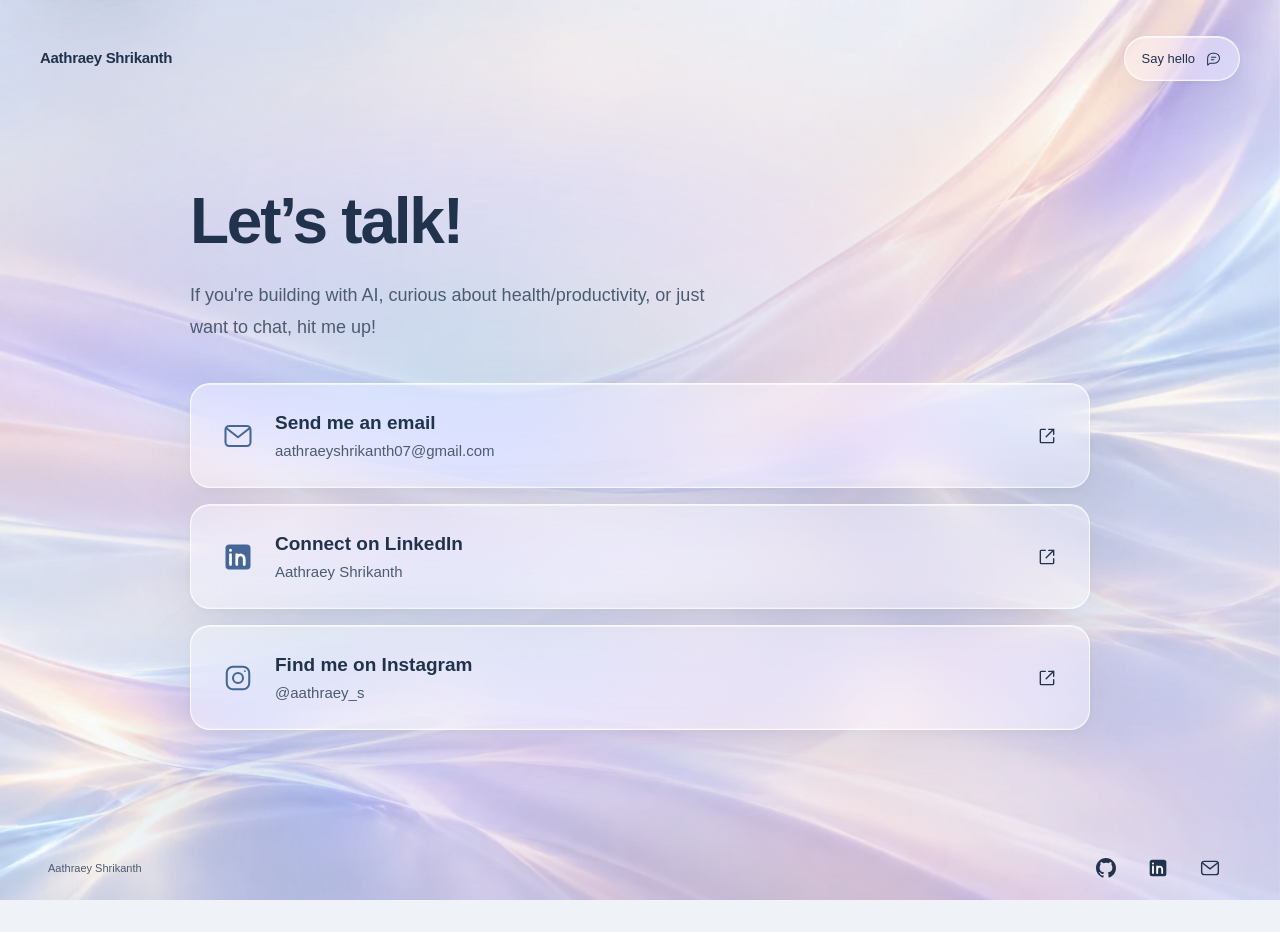
==== contact/index.html @ c960722c "Publish personal portfolio" ====
<!doctype html><html lang="en"><head>
      <meta charset="utf-8"><meta name="viewport" content="width=device-width,initial-scale=1">
      <meta name="theme-color" content="#ecf1f6"><meta name="description" content="Connect with Aathraey Shrikanth by email, LinkedIn, or Instagram.">
      <meta name="robots" content="noindex,follow">
      <title>Say hello | Aathraey Shrikanth</title><link rel="canonical" href="https://aathraey.github.io/contact/"><meta property="og:url" content="https://aathraey.github.io/contact/">
      <meta property="og:title" content="Say hello | Aathraey Shrikanth"><meta property="og:description" content="Connect with Aathraey Shrikanth by email, LinkedIn, or Instagram."><meta property="og:type" content="website">
      <meta property="og:image" content="https://aathraey.github.io/assets/og-portfolio.jpg"><meta property="og:image:width" content="1200"><meta property="og:image:height" content="630"><meta property="og:image:alt" content="Say hello | Aathraey Shrikanth">
      <meta name="twitter:card" content="summary_large_image">
      <link rel="icon" href="../assets/monogram.svg?v=interests" type="image/svg+xml">
      <link rel="stylesheet" href="../assets/liquid-glass.css"><link rel="stylesheet" href="../assets/ambient-glass.css"><link rel="stylesheet" href="../assets/site.css"><link rel="stylesheet" href="../assets/production-motion.css?v=27e3ec1b95d4"><link rel="stylesheet" href="../assets/annotation-refinement.css">
      <script type="application/ld+json">{"@context": "https://schema.org", "@type": "WebPage", "name": "Say hello | Aathraey Shrikanth", "description": "Connect with Aathraey Shrikanth by email, LinkedIn, or Instagram.", "url": "https://aathraey.github.io/contact/"}</script><script src="../assets/site.js" defer></script>
      <script src="../assets/count-up.js" defer></script>
      
      <script src="../assets/ambient-glass.js" defer></script><script src="../assets/production-motion.js" defer></script>
      </head><body>  <svg class="icon-defs" aria-hidden="true"><defs>
    <symbol id="i-arrow" viewBox="0 0 24 24"><path d="M5 12h14M13 6l6 6-6 6"/></symbol>
    <symbol id="i-diagonal" viewBox="0 0 24 24"><path d="M6 18 18 6M6 6h12v12"/></symbol>
    <symbol id="i-play" viewBox="0 0 24 24"><path d="m9 5 11 7-11 7Z"/></symbol>
    <symbol id="i-pause" viewBox="0 0 24 24"><path d="M8 5v14M16 5v14"/></symbol>
    <symbol id="i-search" viewBox="0 0 24 24"><circle cx="10.5" cy="10.5" r="6.5"/><path d="m16 16 5 5"/></symbol>
    <symbol id="i-write" viewBox="0 0 24 24"><path d="m16 3 5 5-12 12-6 1 1-6Z"/><path d="m13 6 5 5"/></symbol>
    <symbol id="i-check" viewBox="0 0 24 24"><path d="m5 12 4 4L19 6"/><circle cx="12" cy="12" r="10"/></symbol>
    <symbol id="i-publish" viewBox="0 0 24 24"><path d="m12 3 7 7M12 3l-7 7M12 3v13M4 15v6h16v-6"/></symbol>
    <symbol id="i-layers" viewBox="0 0 24 24"><path d="m12 2 10 6-10 6L2 8Zm-10 11 10 6 10-6M2 18l10 6 10-6"/></symbol>
    <symbol id="i-sun" viewBox="0 0 24 24"><circle cx="12" cy="12" r="4"/><path d="M12 1v2M12 21v2M1 12h2M21 12h2M4 4l2 2M18 18l2 2M4 20l2-2M18 6l2-2"/></symbol>
    <symbol id="i-moon" viewBox="0 0 24 24"><path d="M21 13A9 9 0 0 1 11 3a9 9 0 1 0 10 10Z"/></symbol>
    <symbol id="i-github" viewBox="0 0 24 24"><path stroke="none" fill="currentColor" d="M12 0C5.37 0 0 5.373 0 12c0 5.303 3.438 9.8 8.205 11.385.6.113.82-.258.82-.577 0-.285-.01-1.04-.015-2.04-3.338.724-4.043-1.61-4.043-1.61-.546-1.387-1.333-1.756-1.333-1.756-1.089-.745.083-.729.083-.729 1.205.084 1.838 1.237 1.838 1.237 1.07 1.835 2.807 1.305 3.492.998.108-.776.419-1.305.762-1.605-2.665-.305-5.467-1.334-5.467-5.931 0-1.31.469-2.381 1.236-3.221-.124-.303-.536-1.524.117-3.176 0 0 1.008-.322 3.301 1.23a11.52 11.52 0 0 1 3.003-.404c1.02.005 2.047.138 3.006.404 2.291-1.552 3.297-1.23 3.297-1.23.655 1.652.243 2.873.12 3.176.77.84 1.235 1.911 1.235 3.221 0 4.609-2.807 5.624-5.479 5.921.43.372.823 1.102.823 2.222 0 1.606-.015 2.896-.015 3.286 0 .322.216.694.825.576C20.565 21.796 24 17.299 24 12c0-6.627-5.373-12-12-12Z"/></symbol>
    <symbol id="i-youtube" viewBox="0 0 24 17"><rect width="24" height="17" rx="4" fill="#ff0033" stroke="none"/><path d="m10 5 6 3.5-6 3.5Z" fill="#fff" stroke="none"/></symbol>
    <symbol id="i-mail" viewBox="0 0 24 24"><rect x="2" y="4" width="20" height="16" rx="3"/><path d="m3 6 9 7 9-7"/></symbol>
    <symbol id="i-close" viewBox="0 0 24 24"><path d="m6 6 12 12M18 6 6 18"/></symbol>

    <symbol id="i-message" viewBox="0 0 24 24"><path d="M20 11.5a8 8 0 0 1-8 8H5l-4 3v-11a8 8 0 0 1 8-8h3a8 8 0 0 1 8 8Z"/><path d="M7 10h7M7 14h4"/></symbol>
    <symbol id="i-external" viewBox="0 0 24 24"><path d="M14 4h6v6M20 4l-9 9M10 4H5a1 1 0 0 0-1 1v14a1 1 0 0 0 1 1h14a1 1 0 0 0 1-1v-5"/></symbol>
    <symbol id="i-instagram" viewBox="0 0 24 24"><rect x="3" y="3" width="18" height="18" rx="5"/><circle cx="12" cy="12" r="4"/><circle cx="17.5" cy="6.5" r=".7" fill="currentColor" stroke="none"/></symbol>
    <symbol id="i-shorts" viewBox="0 0 24 24"><path d="m14 2-9 5a4 4 0 0 0 0 7l1 .6-1 1a4 4 0 0 0 5 6l9-5a4 4 0 0 0 0-7l-1-.6 1-1a4 4 0 0 0-5-6Z" fill="currentColor" stroke="none"/><path d="m10 8 6 4-6 4Z" fill="white" stroke="none"/></symbol>
    <symbol id="i-tiktok" viewBox="0 0 24 24"><path d="M14 3h3c.5 3 2 4 4 4v3a8 8 0 0 1-4-1v8a6 6 0 1 1-7-6v3a3 3 0 1 0 4 3Z" fill="currentColor" stroke="none"/></symbol>
    <symbol id="i-x" viewBox="0 0 1200 1227"><path stroke="none" d="M714.163 519.284L1160.89 0H1055.03L667.137 450.887L357.328 0H0L468.492 681.821L0 1226.37H105.866L515.491 750.218L842.672 1226.37H1200L714.137 519.284H714.163ZM569.165 687.828L521.697 619.934L144.011 79.6944H306.615L611.412 515.685L658.88 583.579L1055.08 1150.3H892.476L569.165 687.854V687.828Z" fill="#000000" />
</symbol>
    <symbol id="i-linkedin" viewBox="0 0 24 24"><rect x="2" y="2" width="20" height="20" rx="3" fill="currentColor" stroke="none"/><path d="M6 10v8M11 18v-8m0 4c0-5 6-5 6 0v4" stroke="var(--linkedin-cutout, white)" stroke-width="2.2"/><circle cx="6" cy="6.5" r="1.2" fill="var(--linkedin-cutout, white)" stroke="none"/></symbol>
    <symbol id="i-skool" viewBox="0 0 2783 905"><path stroke="none" d="M429 403.6C424.6 410.4 420 415.4 415.2 418.6C410.8 421.4 404.6 422.8 396.6 422.8C388.6 422.8 380.4 420.8 372 416.8C363.6 412.8 354.2 408.6 343.8 404.2C333.4 399.4 321.4 395 307.8 391C294.6 387 279.2 385 261.6 385C234.8 385 214 390.6 199.2 401.8C184.4 412.6 177 427 177 445C177 457.4 181.2 467.8 189.6 476.2C198 484.6 209 492 222.6 498.4C236.6 504.4 252.4 510.2 270 515.8C287.6 521 305.6 526.8 324 533.2C342.8 539.6 361 547 378.6 555.4C396.2 563.8 411.8 574.4 425.4 587.2C439.4 599.6 450.6 614.8 459 632.8C467.4 650.4 471.6 671.8 471.6 697C471.6 727 466 754.8 454.8 780.4C444 805.6 428 827.4 406.8 845.8C385.6 864.2 359.2 878.6 327.6 889C296 899.4 259.6 904.6 218.4 904.6C197.2 904.6 176.2 902.6 155.4 898.6C134.6 895 114.8 889.8 96 883C77.2 875.8 59.6 867.6 43.2 858.4C26.8 849.2 12.6 839.2 0.600001 828.4L39 766.6C43.4 759.4 48.8 753.8 55.2 749.8C62 745.8 70.6 743.8 81 743.8C91 743.8 100.2 746.4 108.6 751.6C117 756.4 126.4 761.8 136.8 767.8C147.2 773.4 159.4 778.8 173.4 784C187.8 788.8 205.6 791.2 226.8 791.2C242.8 791.2 256.6 789.4 268.2 785.8C279.8 782.2 289.2 777.4 296.4 771.4C303.6 765 308.8 758 312 750.4C315.6 742.4 317.4 734.2 317.4 725.8C317.4 712.2 313 701.2 304.2 692.8C295.8 684 284.6 676.4 270.6 670C257 663.6 241.2 657.8 223.2 652.6C205.2 647.4 186.8 641.6 168 635.2C149.6 628.8 131.4 621.2 113.4 612.4C95.8 603.6 80 592.6 66 579.4C52.4 565.8 41.2 549.2 32.4 529.6C24 510 19.8 486.2 19.8 458.2C19.8 432.6 24.8 408.4 34.8 385.6C44.8 362.4 59.8 342 79.8 324.4C99.8 306.8 124.6 292.8 154.2 282.4C184.2 272 218.8 266.8 258 266.8C302 266.8 342 274 378 288.4C414 302.8 443.6 321.6 466.8 344.8L429 403.6Z" fill="#263397" /><path stroke="none" d="M740.859 0.399966V508H768.459C778.859 508 787.059 506.6 793.059 503.8C799.059 500.6 805.059 495 811.059 487L947.859 304.6C954.659 295.4 962.259 288.4 970.659 283.6C979.459 278.8 990.459 276.4 1003.66 276.4H1154.86L977.259 502C963.259 520.8 947.059 535.6 928.659 546.4C937.859 552.8 945.859 560.2 952.659 568.6C959.459 577 966.059 586.4 972.459 596.8L1163.86 895H1015.06C1002.26 895 991.259 893 982.059 889C972.859 884.6 965.259 877 959.259 866.2L820.059 638.8C814.459 629.2 808.659 623 802.659 620.2C796.659 617.4 787.659 616 775.659 616H740.859V895H575.259V0.399966H740.859Z" fill="#D3513E" /><path stroke="none" d="M1509.34 266.8C1555.74 266.8 1597.94 274.2 1635.94 289C1673.94 303.8 1706.54 325 1733.74 352.6C1760.94 379.8 1781.94 413 1796.74 452.2C1811.54 491.4 1818.94 535.6 1818.94 584.8C1818.94 634 1811.54 678.4 1796.74 718C1781.94 757.2 1760.94 790.6 1733.74 818.2C1706.54 845.8 1673.94 867 1635.94 881.8C1597.94 896.6 1555.74 904 1509.34 904C1462.54 904 1419.94 896.6 1381.54 881.8C1343.54 867 1310.94 845.8 1283.74 818.2C1256.54 790.6 1235.34 757.2 1220.14 718C1205.34 678.4 1197.94 634 1197.94 584.8C1197.94 535.6 1205.34 491.4 1220.14 452.2C1235.34 413 1256.54 379.8 1283.74 352.6C1310.94 325 1343.54 303.8 1381.54 289C1419.94 274.2 1462.54 266.8 1509.34 266.8ZM1509.34 779.8C1556.54 779.8 1591.54 763.6 1614.34 731.2C1637.14 698.4 1648.54 649.8 1648.54 585.4C1648.54 521.4 1637.14 473.2 1614.34 440.8C1591.54 408 1556.54 391.6 1509.34 391.6C1460.94 391.6 1425.34 408 1402.54 440.8C1379.74 473.2 1368.34 521.4 1368.34 585.4C1368.34 649.8 1379.74 698.4 1402.54 731.2C1425.34 763.6 1460.94 779.8 1509.34 779.8Z" fill="#E0B467" /><path stroke="none" d="M2201.92 266.8C2248.32 266.8 2290.52 274.2 2328.52 289C2366.52 303.8 2399.12 325 2426.32 352.6C2453.52 379.8 2474.52 413 2489.32 452.2C2504.12 491.4 2511.52 535.6 2511.52 584.8C2511.52 634 2504.12 678.4 2489.32 718C2474.52 757.2 2453.52 790.6 2426.32 818.2C2399.12 845.8 2366.52 867 2328.52 881.8C2290.52 896.6 2248.32 904 2201.92 904C2155.12 904 2112.52 896.6 2074.12 881.8C2036.12 867 2003.52 845.8 1976.32 818.2C1949.12 790.6 1927.92 757.2 1912.72 718C1897.92 678.4 1890.52 634 1890.52 584.8C1890.52 535.6 1897.92 491.4 1912.72 452.2C1927.92 413 1949.12 379.8 1976.32 352.6C2003.52 325 2036.12 303.8 2074.12 289C2112.52 274.2 2155.12 266.8 2201.92 266.8ZM2201.92 779.8C2249.12 779.8 2284.12 763.6 2306.92 731.2C2329.72 698.4 2341.12 649.8 2341.12 585.4C2341.12 521.4 2329.72 473.2 2306.92 440.8C2284.12 408 2249.12 391.6 2201.92 391.6C2153.52 391.6 2117.92 408 2095.12 440.8C2072.32 473.2 2060.92 521.4 2060.92 585.4C2060.92 649.8 2072.32 698.4 2095.12 731.2C2117.92 763.6 2153.52 779.8 2201.92 779.8Z" fill="#6BB7EE" /><path stroke="none" d="M2782.29 0.399966V895H2616.69V0.399966H2782.29Z" fill="#C45946" /></symbol>
  </defs></svg>
  <div class="wallpaper" aria-hidden="true"></div>
  <div class="ambient-scene" aria-hidden="true"><div class="gradient-stream"></div><div class="gradient-stream stream-peach"></div></div>
<a class="skip-link" href="#main">Skip to content</a>
      <header class="site-header"><a class="brand" href="../"><span>Aathraey Shrikanth</span></a>
      <div class="header-actions"><a class="glass resume-button" href="https://www.linkedin.com/in/aathraey-shrikanth-6a5152317/" target="_blank" rel="noopener">Say hello <svg class="icon" aria-hidden="true"><use href="#i-message"/></svg></a></div></header>
      <main id="main"><section class="contact-page wrap" aria-labelledby="contact-heading"><h1 id="contact-heading">Let’s talk!</h1><p class="contact-deck">If you're building with AI, curious about health/productivity, or just want to chat, hit me up!</p><div class="contact-options">
    <a class="glass contact-option" href="https://mail.google.com/mail/?view=cm&amp;fs=1&amp;to=aathraeyshrikanth07%40gmail.com" target="_blank" rel="noopener" data-email aria-controls="email-options" aria-expanded="false"><svg class="icon" aria-hidden="true"><use href="#i-mail"/></svg><span><strong>Send me an email</strong><span>aathraeyshrikanth07@gmail.com</span></span><svg class="icon" aria-hidden="true"><use href="#i-external"/></svg></a>
    <a class="glass contact-option" href="https://www.linkedin.com/in/aathraey-shrikanth-6a5152317/" target="_blank" rel="noopener"><svg class="icon" aria-hidden="true"><use href="#i-linkedin"/></svg><span><strong>Connect on LinkedIn</strong><span>Aathraey Shrikanth</span></span><svg class="icon" aria-hidden="true"><use href="#i-external"/></svg></a>
    <a class="glass contact-option" href="https://www.instagram.com/aathraey_s/" target="_blank" rel="noopener"><svg class="icon" aria-hidden="true"><use href="#i-instagram"/></svg><span><strong>Find me on Instagram</strong><span>@aathraey_s</span></span><svg class="icon" aria-hidden="true"><use href="#i-external"/></svg></a>
    </div></section></main>
      <footer class="wrap site-footer"><span>Aathraey Shrikanth</span>
      <nav class="social-links" aria-label="Social links"><a href="https://github.com/aathraey" target="_blank" rel="noopener" aria-label="GitHub"><svg class="icon" aria-hidden="true"><use href="#i-github"/></svg></a><a href="https://www.linkedin.com/in/aathraey-shrikanth-6a5152317/" target="_blank" rel="noopener" aria-label="LinkedIn"><svg class="icon" aria-hidden="true"><use href="#i-linkedin"/></svg></a><a href="https://mail.google.com/mail/?view=cm&amp;fs=1&amp;to=aathraeyshrikanth07%40gmail.com" target="_blank" rel="noopener" data-email aria-controls="email-options" aria-expanded="false" aria-label="Email Aathraey"><svg class="icon" aria-hidden="true"><use href="#i-mail"/></svg></a></nav></footer>
      <div id="email-options" class="email-options glass" popover role="group" aria-label="Choose an email app"><p>aathraeyshrikanth07@gmail.com</p>
      <a href="https://mail.google.com/mail/?view=cm&amp;fs=1&amp;to=aathraeyshrikanth07%40gmail.com" target="_blank" rel="noopener">Open Gmail <svg class="icon" aria-hidden="true"><use href="#i-external"/></svg></a>
      <a href="mailto:aathraeyshrikanth07@gmail.com">Use my email app <svg class="icon" aria-hidden="true"><use href="#i-mail"/></svg></a></div>
      </body></html>
---- assets/liquid-glass.css ----
:root{color-scheme:light;--ink:#21334c;--muted:#4c5c70;--accent:#285abe;--page:#eff2f6;--glass:rgba(255,255,255,.38);--glass-strong:rgba(255,255,255,.68);--line:rgba(255,255,255,.75);--shadow:0 16px 56px rgba(54,75,107,.10),0 3px 12px rgba(54,75,107,.04);--blur:24px;--ease:cubic-bezier(.16,1,.3,1)}
*{box-sizing:border-box}html{scroll-behavior:smooth;scroll-padding-top:110px}body{margin:0;color:var(--ink);background:var(--page);font-family:-apple-system,BlinkMacSystemFont,"Segoe UI",sans-serif;-webkit-font-smoothing:antialiased}button,input,a{touch-action:manipulation}button{font:inherit;color:inherit;cursor:pointer}a{color:inherit;text-decoration:none}a,button{-webkit-tap-highlight-color:transparent}a:focus-visible,button:focus-visible{outline:3px solid var(--accent);outline-offset:5px}button:active,.button:active{transform:scale(.98)}img{display:block;max-width:100%}::selection{background:#285abe26;color:#162f57}::-webkit-scrollbar{width:9px}::-webkit-scrollbar-thumb{background:#8f9eaf88;border:2px solid #eef2f6;border-radius:10px}.icon{width:20px;height:20px;fill:none;stroke:currentColor;stroke-width:1.65;stroke-linecap:round;stroke-linejoin:round;flex-shrink:0}.icon-defs{position:absolute;width:0;height:0;overflow:hidden}.wrap{width:min(1184px,calc(100% - 96px));margin-inline:auto}.wallpaper{position:fixed;inset:0;background:url(glass-landscape.svg) center top/cover no-repeat;z-index:-1;pointer-events:none}.glass{background:var(--glass);border:1px solid var(--line);box-shadow:var(--shadow),inset 0 1px 0 #fff9,inset 0 -1px 0 #ffffff35;backdrop-filter:blur(var(--blur)) saturate(135%);-webkit-backdrop-filter:blur(var(--blur)) saturate(135%)}.skip-link{position:fixed;top:16px;left:16px;transform:translateY(-150%);z-index:20;padding:12px 20px;background:white;box-shadow:var(--shadow);border-radius:12px}.skip-link:focus{transform:none}
.site-header{position:relative;z-index:5;width:min(1344px,calc(100% - 80px));height:116px;margin:auto;display:flex;align-items:center;justify-content:space-between;gap:24px}.brand{display:flex;align-items:center;gap:11px;font-size:15px;font-weight:600;letter-spacing:-.02em}.brand-mark{width:35px;height:38px;display:grid;place-items:center;font-size:30px;font-weight:600;letter-spacing:-.035em}.navigation{display:flex;padding:5px;gap:3px;border-radius:30px;--blur:25px}.nav-link{font-size:13px;font-weight:500;min-height:38px;display:grid;place-items:center;padding:0 19px;border-radius:22px;transition:background .2s,color .2s}.nav-link:hover{background:#ffffff50}.nav-link.active{background:#ffffffb0;box-shadow:0 2px 8px #3449600a}.header-actions{display:flex;align-items:center;gap:10px}.icon-button{border:0;background:transparent;width:40px;height:40px;padding:0;display:grid;place-items:center;border-radius:50%;transition:background .2s}.icon-button:hover{background:#fff7}.header-actions .icon-button{border:1px solid var(--line);background:var(--glass);width:45px;height:45px}.resume-button{display:flex;align-items:center;gap:12px;height:45px;padding:0 17px;border-radius:24px;font-size:13px;font-weight:500}.resume-button .icon{width:15px;height:15px}
.hero{padding:59px 0 0}.hero-copy{text-align:center}.hero h1{font-size:clamp(46px,4.8vw,72px);line-height:1.05;letter-spacing:-.035em;font-weight:590;margin:0;text-wrap:balance}.hero-copy>p{font-size:18px;line-height:1.7;color:var(--muted);margin:26px 0 0;letter-spacing:-.01em}.hero-actions{display:flex;justify-content:center;align-items:center;gap:20px;margin-top:31px}.button{display:inline-flex;align-items:center;justify-content:center;gap:16px;min-height:48px;padding:0 21px;border-radius:27px;font-size:14px;font-weight:500;transition:transform .2s,background .2s,box-shadow .2s}.button.primary{background:#253b59;color:#fff;box-shadow:0 5px 18px #23395020;border:1px solid #ffffff30}.button.primary:hover{background:#1b2e49;box-shadow:0 7px 24px #23395030}.button.quiet{padding:0 9px;color:var(--ink)}.button.quiet:hover{background:#ffffff50}.button .icon{width:17px;height:17px}.hero-showcase{position:relative;width:min(956px,100%);margin:56px auto 0}.showcase{border-radius:26px;overflow:hidden;--glass:rgba(255,255,255,.42);box-shadow:0 25px 70px #4554771b,0 5px 18px #5760790b,inset 0 1px 0 #fff}.window-toolbar{height:51px;display:flex;align-items:center;justify-content:space-between;border-bottom:1px solid #ffffff70;padding:0 20px;font-size:12px;color:var(--muted);background:#ffffff26;position:relative}.window-toolbar>span{position:absolute;left:50%;transform:translateX(-50%);text-align:center;font-weight:500;white-space:nowrap}.window-dots{display:flex;gap:7px}.window-dots i{width:8px;height:8px;border-radius:50%;background:#a8b5c66b;border:1px solid #ffffff60}.window-dots i:nth-child(2){opacity:.7}.window-dots i:nth-child(3){opacity:.5}.play-toggle{width:32px;height:32px}.play-toggle .icon{width:15px;height:15px}.showcase-body{height:384px;padding:29px 39px 0}.showcase-panel{height:100%}.showcase-panel[hidden]{display:none}.showcase-panel.current{animation:panel-appear .38s var(--ease) both}.canvas-heading{display:flex;justify-content:space-between;align-items:center;gap:15px}.canvas-overline{font-size:11px;color:var(--muted);letter-spacing:.025em;display:block;margin-bottom:9px}.canvas-heading h2{font-size:26px;line-height:1.2;letter-spacing:-.032em;font-weight:550;margin:0}.preview-label{font-size:10px;color:var(--muted);padding:6px 10px;background:#fff6;border:1px solid #ffffff90;border-radius:20px}.workflow{position:relative;display:grid;grid-template-columns:repeat(5,1fr);gap:10px;width:100%;margin-top:33px}.workflow-path{position:absolute;top:27px;left:10%;right:10%;height:1px;background:#748ba129}.workflow-fill{height:1px;width:100%;transform:scaleX(0);transform-origin:left;background:#5c84c4}.workflow-packet{position:absolute;left:0;top:-3px;width:7px;height:7px;border-radius:50%;background:#5280c2;box-shadow:0 0 0 5px #5280c214}.workflow-step{text-align:center;z-index:1}.workflow-node{width:56px;height:56px;margin:auto;border-radius:17px;background:#ffffffc0;border:1px solid #fff;display:grid;place-items:center;box-shadow:0 4px 15px #52668208;transition:color .35s,background .35s,box-shadow .35s,transform .35s var(--ease)}.workflow-node .icon{width:22px;height:22px;color:#526581}.workflow-step.active .workflow-node{background:#f5f9ff;color:#335f9f;box-shadow:0 5px 16px #456fc618,inset 0 0 0 1px #6085c44a;transform:translateY(-2px)}.workflow-step.active .icon{color:#335f9f}.workflow-step>span{display:block;font-size:11px;color:var(--muted);margin-top:12px}.output-row{display:flex;gap:15px;align-items:center;margin-top:27px;padding-top:23px;border-top:1px solid #ffffff80}.output-tile{display:flex;align-items:center;gap:9px;flex:1;font-size:10px;min-width:0;color:var(--muted)}.output-art{height:55px;width:44px;border-radius:7px;flex-shrink:0;position:relative;background:#d2deed;overflow:hidden;box-shadow:0 3px 10px #52658109}.output-video{background:linear-gradient(145deg,#b9d2e3,#d4cde8);display:grid;place-items:center}.output-video>span{position:absolute;left:10px;right:10px;top:11px;height:34px;border:1px solid #ffffff80;border-radius:4px}.output-video .icon{width:13px;height:13px;fill:#ffffffa0;stroke:none;z-index:1}.output-carousel{background:#f9f7f3;display:flex;align-items:center;justify-content:center;gap:3px;transform:rotate(-3deg)}.output-carousel i{height:30px;width:10px;background:#9badc3;border-radius:2px}.output-carousel i:nth-child(2){background:#d1bcad}.output-carousel i:nth-child(3){background:#b6cad3}.output-post{background:#f8f9fc;padding:12px 8px}.output-post i{display:block;height:2px;margin:4px 0;background:#9caebf}.output-post i:nth-child(3){width:65%}.output-summary{margin-left:12px;padding-left:25px;border-left:1px solid #ffffff80;min-width:180px}.small-status{display:flex;align-items:center;gap:6px;font-size:10px;color:#345657}.small-status i{width:5px;height:5px;border-radius:50%;background:#548a77;display:block}.output-summary p{font-size:10px;line-height:1.6;color:var(--muted);margin:7px 0 0}.showcase-bottom{height:44px;padding:0 22px;border-top:1px solid #ffffff80;display:flex;align-items:center;justify-content:space-between;background:#ffffff22;font-size:10px;color:var(--muted)}.showcase-bottom>a{display:flex;align-items:center;gap:8px}.showcase-bottom .icon{width:13px;height:13px}.showcase-tabs{display:flex;width:fit-content;max-width:100%;margin:20px auto 0;padding:6px;border-radius:30px;gap:4px;--glass:rgba(255,255,255,.36)}.showcase-tab{display:flex;align-items:center;justify-content:center;gap:9px;border:0;background:none;padding:11px 21px;border-radius:24px;font-size:12px;color:var(--muted);min-height:42px;transition:background .3s,box-shadow .3s,color .3s}.showcase-tab .icon{width:16px;height:16px}.showcase-tab:hover{background:#ffffff50}.showcase-tab.selected{background:#ffffffe0;box-shadow:0 2px 10px #3c507814;color:var(--ink)}.hero-caption{display:flex;align-items:center;justify-content:space-between;margin-top:42px;padding:0 2px;color:var(--muted);font-size:11px}.hero-caption>a{display:grid;place-items:center;width:28px;height:28px}.hero-caption .icon{transform:rotate(90deg);width:16px;height:16px}
.hero-phones{display:flex;align-items:start;justify-content:center;gap:90px;margin-top:24px;height:215px;overflow:hidden}.hero-phones figure{margin:0;display:flex;align-items:center;gap:20px}.phone-frame{position:relative;width:152px;height:306px;padding:5px;background:linear-gradient(145deg,#fff,#a9b4c2);border-radius:26px;box-shadow:0 12px 28px #34496420;overflow:hidden}.phone-frame::after{content:"";position:absolute;inset:2px;pointer-events:none;border:1px solid #ffffffb0;border-radius:24px}.phone-frame img{height:100%;width:100%;object-fit:cover;object-position:top;border-radius:21px;overflow:hidden}.hero-phones .phone-frame{width:119px;height:235px;border-radius:22px}.hero-phones .phone-frame img{border-radius:17px}.hero-phones figcaption{font-size:15px;letter-spacing:-.02em}.hero-phones figcaption>span{display:block;font-size:10px;color:var(--muted);margin-top:7px}.strategy-canvas{display:flex;align-items:center;justify-content:center;gap:37px;margin-top:24px}.strategy-canvas>div{width:220px;background:#ffffff90;border:1px solid #ffffffaa;border-radius:12px;padding:18px 23px}.strategy-canvas>div:last-child{background:#d9e0f1b0}.strategy-canvas>div>span{font-size:10px;color:var(--muted)}.strategy-canvas h3{font-size:19px;letter-spacing:-.02em;font-weight:500;line-height:1.3;margin:10px 0 16px}.strategy-lines i{display:block;height:3px;background:#7489a338;margin:6px 0}.strategy-lines i:nth-child(2){width:70%}.canvas-footnote{text-align:center;font-size:10px;color:var(--muted);margin:17px 0 0}
.work-section{padding-top:103px}.section-heading{display:flex;justify-content:space-between;align-items:end;gap:45px;margin-bottom:36px}.section-heading h2{font-size:43px;line-height:1.12;letter-spacing:-.035em;font-weight:550;margin:0;max-width:660px;text-wrap:balance}.section-heading>p{color:var(--muted);font-size:15px;line-height:1.65;max-width:290px;margin:0 0 2px}.project{border-radius:26px;display:grid;grid-template-columns:.85fr 1.15fr;min-height:420px;margin-bottom:28px;overflow:hidden;--glass:rgba(255,255,255,.46)}.project-info{padding:68px 45px;align-self:center}.project-category{font-size:11px;color:var(--muted);letter-spacing:.02em}.project-info h3,.secondary-info h3{font-size:35px;line-height:1.15;letter-spacing:-.035em;font-weight:550;margin:17px 0}.project-info p,.secondary-info p{font-size:15px;line-height:1.75;color:var(--muted);max-width:355px;margin:0}.project-link{display:inline-flex;align-items:center;gap:20px;padding:0;background:transparent;border:0;border-bottom:1px solid #3f506431;font-size:13px;font-weight:500;min-height:43px;margin-top:24px}.project-link .icon{width:17px;height:17px;transition:transform .3s var(--ease)}.project-link:hover .icon{transform:translateX(4px)}.project-art{position:relative;overflow:hidden;min-height:420px}.content-art{background:linear-gradient(130deg,#dbe6f063,#c5d3e37a);display:flex;align-items:center;justify-content:center}.art-paper{position:absolute;width:250px;height:291px;left:9%;top:63px;padding:28px;background:#f9faf7;border-radius:4px;box-shadow:0 16px 35px #4b60871f;transform:rotate(-7deg)}.art-paper>span{font-size:9px;color:#566879;letter-spacing:.06em}.art-paper h4{font-size:27px;line-height:1.12;letter-spacing:-.025em;font-weight:500;margin:25px 0;color:#2d3e53}.paper-lines i{display:block;height:4px;background:#a5b2bd40;margin:9px 0}.paper-lines i:nth-child(2){width:80%}.paper-lines i:nth-child(3){width:57%}.art-paper .paper-bottom{position:absolute;bottom:28px;font-size:8px;letter-spacing:.08em}.art-video{width:157px;height:240px;position:absolute;right:17%;top:95px;border:4px solid #fff;background:linear-gradient(140deg,#bdd1de,#c1bdde);border-radius:15px;box-shadow:0 13px 30px #354c731f;transform:rotate(6deg);display:flex;flex-direction:column;justify-content:space-between;padding:21px 16px;color:#34485f}.video-shape{border:1px solid #ffffffc0;height:155px;border-radius:60px 60px 20px 20px;background:linear-gradient(160deg,#ffffff54,#a8becb38)}.art-video>span{font-size:10px}.art-video>.icon{position:absolute;left:64px;top:94px;width:23px;height:23px;fill:#ffffffbd;stroke:none}.art-carousel{position:absolute;right:5%;bottom:52px;width:165px;height:116px;padding:17px 18px;background:#fff9;border:1px solid #fff;border-radius:10px;box-shadow:0 9px 26px #3c51701a;transform:rotate(-5deg)}.art-carousel>span{font-size:9px;color:#4c5c70}.art-carousel>div{display:flex;gap:5px;margin-top:10px;height:57px}.art-carousel i{flex:1;border-radius:3px;background:#bdcfda}.art-carousel i:nth-child(2){background:#ddd1c4}.art-carousel i:nth-child(3){background:#bac3da}.art-caption{position:absolute;bottom:16px;left:22px;right:22px;text-align:center;font-size:9px;color:#506178}
.project-leads{grid-template-columns:1.15fr .85fr}.lead-art{background:linear-gradient(140deg,#dce6e36e,#d9e2f27a);display:flex;align-items:center;justify-content:center}.lead-surface{width:85%;padding:22px 24px;background:#f7fafb9e;border:1px solid #fff;border-radius:15px;box-shadow:0 15px 35px #4c65700c;transform:perspective(900px) rotateY(5deg) rotateX(3deg)}.lead-title{display:flex;justify-content:space-between;align-items:center;font-size:14px;letter-spacing:-.02em;padding-bottom:22px}.lead-title>.icon{width:17px;height:17px}.lead-columns{display:grid;grid-template-columns:1fr 80px 82px;gap:12px;font-size:9px;color:#516679;padding:0 0 13px 35px}.lead-item{display:grid;grid-template-columns:25px 1fr 80px 82px;gap:10px;align-items:center;font-size:10px;padding:17px 0;border-top:1px solid #58738b12;color:#30495f}.lead-avatar{width:25px;height:25px;border-radius:8px;display:grid;place-items:center;font-size:10px;color:#496c7d;background:#dae6e9}.lead-tag{padding:5px 7px;border-radius:7px;width:fit-content;background:#e2ece7;color:#3b6757;font-size:9px}.lead-check{display:flex;gap:5px;align-items:center;font-size:9px;color:#506377}.lead-check .icon{height:12px;width:12px;color:#638877}.lead-footer{border-top:1px solid #58738b12;padding-top:16px;display:flex;justify-content:space-between;gap:14px;align-items:center;font-size:9px;color:#586a7d}.moblife-art{background:linear-gradient(145deg,#e1e9db77,#d9e5eb94);display:flex;align-items:center;justify-content:center}.moblife-orbit{position:absolute;width:370px;height:370px;border-radius:50%;border:1px solid #fff9;box-shadow:inset 0 0 0 35px #ffffff12,inset 0 0 0 70px #ffffff09;transform:translate(0,13px)}.device-standing{position:absolute;bottom:42px}.device-standing.first{left:20%;transform:rotate(-5deg)}.device-standing.second{right:17%;bottom:59px;transform:rotate(6deg)}.device-standing .phone-frame{width:164px;height:320px}
.secondary-work{display:grid;grid-template-columns:1fr 1fr;gap:28px}.secondary-project{border-radius:26px;overflow:hidden;--glass:rgba(255,255,255,.46)}.secondary-info{padding:40px 38px 30px}.secondary-info h3{font-size:32px;margin:14px 0}.secondary-info p{max-width:390px}.secondary-info .project-link{margin-top:18px}.promly-visual,.amethyst-visual{height:310px;position:relative;overflow:hidden;display:flex;align-items:center;justify-content:center}.promly-visual{background:linear-gradient(140deg,#e5e3f577,#dcdcebbb)}.promly-sheet{position:absolute;width:185px;height:230px;left:18%;top:32px;background:#f7f8fb;padding:24px 20px;transform:rotate(-7deg);box-shadow:0 14px 32px #51557116;border-radius:8px;color:#495a73}.promly-sheet.proposal{left:auto;right:15%;top:55px;transform:rotate(7deg);background:#e9ebf5}.promly-sheet>span{font-size:11px;font-weight:500}.annotation{height:6px;background:#cad3df;margin-top:15px;border-radius:3px}.annotation.short{width:70%}.promly-sheet:not(.proposal) .annotation:first-of-type{margin-top:30px;background:#b9c9db}.prototype-image{height:83px;background:linear-gradient(145deg,#c2ccdf,#d4c9df);margin:18px 0 12px;border-radius:6px}.prototype-button{height:22px;width:65px;border-radius:12px;background:#586a9a;margin-top:16px}.amethyst-visual{background:linear-gradient(145deg,#dce0f477,#cbd4eb94)}.amethyst-disc{position:absolute;top:47px;width:280px;height:280px;border-radius:50%;background:#e5e9f645;border:1px solid #fff5}.amethyst-visual .phone-frame{width:180px;height:348px;margin-top:110px;transform:rotate(-4deg)}
.approach-section{padding-top:120px}.approach-section .section-heading{align-items:start}.approach-line{position:relative;display:grid;grid-template-columns:repeat(3,1fr);gap:55px;margin-top:50px}.approach-line::before{content:"";position:absolute;left:26px;right:calc(33.3% - 15px);top:25px;height:1px;background:#7b8da52f}.approach-dot{width:51px;height:51px;border-radius:16px;background:#ffffffa8;border:1px solid #fff;display:grid;place-items:center;position:relative;box-shadow:0 5px 15px #41577706}.approach-dot .icon{color:#506e94;height:23px;width:23px}.approach-line h3{font-size:19px;font-weight:550;letter-spacing:-.022em;margin:22px 0 10px}.approach-line p{font-size:14px;line-height:1.75;color:var(--muted);max-width:300px;margin:0}.about-section{display:grid;grid-template-columns:.8fr 1.2fr;align-items:center;gap:100px;margin-top:137px}.about-image{position:relative;max-width:350px}.about-image>img{width:100%;height:383px;object-fit:cover;object-position:center 25%;border-radius:24px;filter:saturate(.76)}.photo-caption{position:absolute;bottom:18px;left:18px;right:18px;padding:11px 14px;border-radius:13px;font-size:10px;--glass:rgba(255,255,255,.6);color:#223850}.about-copy :is(h1,h2){font-size:44px;letter-spacing:-.035em;font-weight:550;line-height:1.1;margin:0 0 26px}.about-copy>p{font-size:16px;color:var(--muted);line-height:1.8;margin:0 0 18px;max-width:530px}.about-links{display:flex;align-items:center;gap:23px;margin-top:28px}.about-links .button{padding:0}.about-links .button:hover{background:none;color:var(--accent)}.contact-section{margin-top:120px}.contact-panel{text-align:center;padding:63px 30px 64px;border-radius:26px;--glass:rgba(255,255,255,.44)}.contact-icon{width:30px;height:30px;color:#536e93;margin-bottom:23px}.contact-panel h2{font-size:44px;letter-spacing:-.035em;font-weight:550;line-height:1.1;margin:0}.contact-panel>p{font-size:16px;color:var(--muted);margin:17px 0 28px}.site-footer{display:flex;justify-content:space-between;gap:25px;align-items:center;padding:36px 0 42px;font-size:11px;color:var(--muted)}.site-footer>a{display:flex;align-items:center;gap:7px}.site-footer .icon{width:13px;height:13px}
.project-dialog{position:fixed;max-height:88svh;width:min(850px,calc(100% - 36px));border:1px solid #fff;background:#f2f5f9e8;backdrop-filter:blur(30px);color:var(--ink);border-radius:25px;padding:0;box-shadow:0 30px 100px #152c5540;overflow:auto}.project-dialog::backdrop{background:#263e5629;backdrop-filter:blur(9px)}.dialog-header{display:flex;align-items:center;justify-content:space-between;gap:20px;padding:15px 22px;border-bottom:1px solid #fff;font-size:12px;color:var(--muted);position:sticky;top:0;background:#f2f5f9eb;z-index:1}.dialog-content{padding:36px 40px 40px}.dialog-content h2{font-size:40px;font-weight:550;letter-spacing:-.035em;margin:0 0 20px}.dialog-content p{font-size:16px;line-height:1.8;color:var(--muted);max-width:630px}.dialog-content h3{font-size:17px;font-weight:550;margin:0 0 10px}.dialog-list{display:grid;grid-template-columns:1fr 1fr;gap:14px;margin-top:28px}.dialog-list>div{background:#ffffff70;border-radius:12px;padding:20px}.dialog-list p{font-size:13px;line-height:1.7;margin:0}.dialog-images{display:flex;align-items:start;justify-content:center;gap:25px;margin:28px 0}.dialog-images img{width:min(210px,43%);border:4px solid #fff;border-radius:22px;box-shadow:0 8px 20px #3c557617}.dialog-note{font-size:12px!important;border-top:1px solid #40577518;padding-top:20px;margin-bottom:0!important}.hero-copy{animation:content-enter .8s var(--ease) both}.hero-showcase{animation:content-enter 1s var(--ease) .12s both}@keyframes content-enter{from{opacity:.15;transform:translateY(16px);filter:blur(6px)}to{opacity:1;transform:none;filter:blur(0)}}@keyframes panel-appear{from{opacity:0;transform:translateY(8px)}to{opacity:1;transform:none}}

@supports not ((backdrop-filter:blur(1px)) or (-webkit-backdrop-filter:blur(1px))){.glass{background:var(--glass-strong)}}
@media(prefers-reduced-transparency:reduce){.glass{background:#f4f7fb;backdrop-filter:none;-webkit-backdrop-filter:none}}
@media(prefers-contrast:more){:root{--muted:#34465e;--glass:rgba(255,255,255,.92);--line:#8798ad}.glass{background:var(--glass);backdrop-filter:none}.project-category{color:var(--ink)}}
@media(prefers-reduced-motion:reduce){html{scroll-behavior:auto}*,*::before,*::after{animation:none!important;transition:none!important}.hero-copy,.hero-showcase{opacity:1;transform:none;filter:none}.workflow-packet{display:none}}
@media(max-width:1100px){.wrap{width:calc(100% - 64px)}.site-header{width:calc(100% - 48px)}.brand{font-size:13px}.nav-link{padding:0 15px}.hero{padding-top:44px}.hero h1{font-size:61px}.project-info{padding:45px 32px}.project-info h3{font-size:30px}.project-art{min-height:380px}.project{min-height:380px}.lead-surface{width:90%;padding:20px 17px}.lead-item{grid-template-columns:25px 1fr 60px 56px;gap:7px}.lead-columns{grid-template-columns:1fr 60px 56px}.lead-tag{font-size:8px;padding:5px}.lead-check{font-size:8px}.device-standing.first{left:12%}.device-standing.second{right:10%}.device-standing .phone-frame{width:150px;height:296px}.art-paper{left:7%;width:218px}.art-video{right:12%;width:142px}.art-carousel{width:140px;right:4%}.about-section{gap:60px}.section-heading h2{font-size:38px}.about-copy :is(h1,h2){font-size:39px}}
@media(max-width:767px){html{scroll-padding-top:90px}.wrap{width:calc(100% - 40px)}.site-header{width:calc(100% - 36px);height:86px;gap:12px}.brand{font-size:12px;gap:4px}.brand-mark{font-size:28px;width:27px}.navigation{display:none}.header-actions{gap:7px}.header-actions .icon-button{width:37px;height:37px}.resume-button{height:38px;padding:0 11px;font-size:11px;gap:7px}.resume-button .icon{width:13px;height:13px}.hero{padding-top:42px}.hero h1{font-size:clamp(37px,8vw,56px);letter-spacing:-.035em;line-height:1.12}.hero-copy>p{font-size:15px;line-height:1.75;margin-top:22px;max-width:410px;margin-inline:auto}.desktop-break{display:none}.hero-actions{gap:13px;margin-top:24px}.button{font-size:12px;gap:11px;padding:0 16px;min-height:44px}.button.quiet{padding:0 4px}.button .icon{width:16px;height:16px}.hero-showcase{margin-top:36px;width:100%}.showcase{border-radius:19px}.window-toolbar{height:44px;padding:0 14px;font-size:10px}.window-toolbar>span{left:47%}.window-dots{gap:4px}.window-dots i{width:6px;height:6px}.showcase-body{padding:24px 21px 0;height:353px}.canvas-heading{align-items:start}.canvas-overline{font-size:9px;max-width:170px;line-height:1.5;margin-bottom:8px}.canvas-heading h2{font-size:22px;line-height:1.22}.preview-label{font-size:8px;padding:5px 7px;max-width:72px;text-align:center;line-height:1.4;margin-top:2px}.workflow{gap:5px;margin-top:31px}.workflow-node{width:43px;height:43px;border-radius:13px}.workflow-node .icon{height:18px;width:18px}.workflow-path{top:21px}.workflow-step>span{font-size:9px;margin-top:11px}.output-row{gap:14px;justify-content:center;margin-top:27px;padding-top:20px}.output-tile{display:block;text-align:center;font-size:8px;line-height:1.5;flex:1}.output-art{height:51px;width:40px;margin:0 auto 9px}.output-summary{display:none}.showcase-bottom{height:41px;padding:0 13px;font-size:8px}.showcase-bottom>a{gap:4px}.showcase-bottom .icon{width:11px;height:11px}.showcase-tabs{margin-top:14px;padding:5px;gap:1px;width:fit-content}.showcase-tab{padding:9px 13px;gap:6px;font-size:10px;min-height:38px}.showcase-tab .icon{width:13px;height:13px}.hero-caption{margin-top:26px;font-size:10px}.hero-phones{gap:27px;margin-top:23px;height:237px}.hero-phones figure{display:block}.hero-phones .phone-frame{width:95px;height:187px;border-radius:18px;padding:4px}.hero-phones .phone-frame img{border-radius:14px}.hero-phones figcaption{text-align:center;font-size:11px;margin-top:11px}.hero-phones figcaption>span{font-size:8px;margin-top:5px}.strategy-canvas{gap:15px;margin-top:27px}.strategy-canvas>div{width:calc(50% - 25px);padding:17px 13px}.strategy-canvas h3{font-size:15px;margin-top:12px}.strategy-canvas .icon{width:15px;height:15px}.strategy-canvas>div>span{font-size:8px}.canvas-footnote{font-size:8px;line-height:1.6;max-width:260px;margin:17px auto 0}.work-section{padding-top:76px}.section-heading{display:block;margin-bottom:26px}.section-heading h2{font-size:32px;line-height:1.14;max-width:440px}.section-heading>p{font-size:14px;line-height:1.7;margin-top:17px;max-width:360px}.project,.project-leads{display:flex;flex-direction:column;min-height:0;border-radius:21px;margin-bottom:24px}.project-leads .project-info{order:-1}.project-info{padding:33px 28px 31px;width:100%}.project-category{font-size:10px}.project-info h3{font-size:29px;margin:14px 0}.project-info p{font-size:14px;line-height:1.75;max-width:500px}.project-link{font-size:12px;min-height:44px;margin-top:17px;gap:16px}.project-art{min-height:330px}.art-paper{width:201px;height:238px;left:9%;top:42px;padding:23px}.art-paper h4{font-size:23px;margin:23px 0}.art-paper>span{font-size:8px}.art-paper .paper-bottom{font-size:7px;bottom:23px}.art-video{width:123px;height:196px;right:11%;top:69px;padding:17px 12px}.video-shape{height:125px}.art-video>.icon{left:49px;top:77px;width:18px;height:18px}.art-video>span{font-size:8px}.art-carousel{width:125px;height:89px;right:5%;bottom:33px;padding:12px 14px}.art-carousel>div{height:38px;margin-top:7px}.art-caption{font-size:8px;bottom:13px;left:12px;right:12px}.lead-surface{width:90%;padding:20px 16px;transform:none}.lead-title{font-size:12px;margin:0;padding-bottom:18px}.lead-columns{font-size:8px;padding-left:30px;grid-template-columns:1fr 57px 53px;gap:8px}.lead-item{font-size:9px;grid-template-columns:23px 1fr 57px 53px;gap:7px;padding:14px 0}.lead-avatar{width:23px;height:23px;font-size:8px}.lead-footer{font-size:8px}.small-status{font-size:8px}.lead-tag{font-size:8px}.lead-check{font-size:8px;gap:4px}.lead-check .icon{width:10px;height:10px}.device-standing.first{left:12%;bottom:31px}.device-standing.second{right:10%;bottom:40px}.device-standing .phone-frame{width:135px;height:267px;border-radius:23px}.device-standing .phone-frame img{border-radius:18px}.moblife-orbit{height:290px;width:290px}.secondary-work{grid-template-columns:1fr;gap:24px}.secondary-project{border-radius:21px}.secondary-info{padding:33px 28px 27px}.secondary-info h3{font-size:29px}.secondary-info p{font-size:14px;line-height:1.75}.promly-visual,.amethyst-visual{height:295px}.promly-sheet{width:160px;height:210px;left:13%;padding:21px 17px}.promly-sheet.proposal{right:10%;top:56px}.promly-sheet>span{font-size:10px}.prototype-image{height:72px}.amethyst-visual .phone-frame{width:164px;height:319px;margin-top:102px}.approach-section{padding-top:79px}.approach-line{grid-template-columns:1fr;gap:30px;margin-top:34px}.approach-line::before{width:1px;height:auto;left:23px;top:24px;bottom:45px;right:auto}.approach-line article{padding-left:68px;position:relative;min-height:87px}.approach-dot{position:absolute;left:0;top:0;width:47px;height:47px;border-radius:14px}.approach-line h3{font-size:17px;margin:2px 0 9px}.approach-line p{font-size:13px;line-height:1.75;max-width:400px}.about-section{grid-template-columns:1fr;gap:36px;margin-top:88px}.about-image{max-width:none;width:100%}.about-image>img{height:350px;object-position:center 23%;border-radius:21px}.photo-caption{padding:11px 14px;font-size:10px;left:18px;right:auto;min-width:250px;bottom:17px}.about-copy :is(h1,h2){font-size:34px;margin-bottom:22px}.about-copy>p{font-size:15px;line-height:1.8}.about-links{gap:24px;margin-top:22px}.contact-section{margin-top:74px}.contact-panel{padding:42px 24px 45px;border-radius:21px}.contact-panel h2{font-size:32px;line-height:1.15}.contact-panel>p{font-size:14px}.contact-icon{width:27px;height:27px;margin-bottom:21px}.site-footer{padding:29px 0 33px;font-size:10px;flex-wrap:wrap;gap:14px}.site-footer>span:nth-child(2){order:3;width:100%;font-size:9px}.dialog-content{padding:28px 24px}.dialog-content h2{font-size:31px}.dialog-content p{font-size:14px}.dialog-header{padding:12px 15px;font-size:10px}.dialog-list{grid-template-columns:1fr;gap:12px}.dialog-images{gap:15px}.dialog-images img{border-radius:17px}.project-dialog{border-radius:20px}}
@media(max-width:359px){.wrap{width:calc(100% - 32px)}.site-header{width:calc(100% - 28px)}.brand>span:last-child{font-size:10px}.header-actions .icon-button{width:34px;height:34px}.resume-button{padding:0 9px;font-size:10px}.hero h1{font-size:33px}.hero-actions{gap:8px}.hero-actions .button{font-size:11px;padding:0 13px;gap:9px}.hero-actions .button.quiet{padding:0 3px}.showcase-body{padding:22px 15px 0;height:354px}.canvas-heading h2{font-size:21px}.preview-label{max-width:64px;font-size:7px}.workflow-node{width:39px;height:39px;border-radius:12px}.workflow-path{top:19px}.workflow-step>span{font-size:8px}.showcase-tab{font-size:9px;padding:9px 10px;gap:5px}.showcase-bottom{font-size:7px;padding:0 11px}.project-info,.secondary-info{padding:30px 24px}.art-paper{left:6%;width:184px}.art-video{right:7%;width:115px}.lead-item{grid-template-columns:20px 1fr 51px 44px;gap:5px;font-size:8px}.lead-columns{grid-template-columns:1fr 51px 44px;gap:5px}.lead-footer{font-size:7px}.small-status{font-size:7px}.lead-check{font-size:7px}.device-standing .phone-frame{width:121px;height:245px}.device-standing.first{left:10%}.device-standing.second{right:8%}.promly-sheet{width:146px;left:11%}.promly-sheet.proposal{right:8%}.photo-caption{min-width:0;right:17px;font-size:9px}.contact-panel h2{font-size:29px}}

[hidden]{display:none!important}
.preview-label,.showcase-bottom,.output-tile,.art-caption,.photo-caption,.canvas-footnote,.project-category,.site-footer,.site-footer>span:nth-child(2),.hero-phones figcaption>span{font-size:11px}
.lead-avatar{color:#3e5f71}
@media(max-width:767px){.window-toolbar,.showcase-tab,.workflow-step>span,.canvas-overline{font-size:11px}}
@media(max-width:359px){.resume-button,.brand>span:last-child{font-size:11px}}



@media(max-width:767px){.showcase-body{height:385px}.hero-phones{height:260px}}
@media(max-width:359px){.showcase-body{height:386px}}
---- assets/ambient-glass.css ----
/* Material motion continues through the page. Only transforms and opacity loop. */
.wallpaper{background-image:url("glass-ribbons.webp");background-size:cover;background-position:center;opacity:.72;animation:ribbon-sweep 28s ease-in-out infinite alternate;will-change:transform}
.ambient-scene{position:fixed;inset:0;overflow:hidden;pointer-events:none;z-index:-1;isolation:isolate}
.gradient-stream{position:absolute;width:115vw;height:80vh;left:-20vw;top:0;border-radius:50%;background:radial-gradient(ellipse at center,#99c9ef6b 0,#c7b6ed50 35%,#f9d8c738 58%,transparent 72%);filter:blur(35px);animation:gradient-current 24s ease-in-out infinite alternate;transform-origin:center;will-change:transform,opacity}
.gradient-stream.stream-peach{top:55vh;left:8vw;background:radial-gradient(ellipse at center,#f1bda841 0,#c7b6ed50 40%,#9eb9e336 62%,transparent 75%);animation-duration:31s;animation-delay:-11s}
.motion-surface{animation-play-state:paused}
.motion-surface[data-in-view="true"]{animation-play-state:running}
.moblife-art .device-standing.first{animation:device-float 14s ease-in-out infinite}
.moblife-art .device-standing.second{animation:device-float 17s ease-in-out infinite;animation-delay:-6s}
.amethyst-visual .phone-frame{animation:device-float 15s ease-in-out infinite;animation-delay:-3s}
.moblife-orbit,.amethyst-disc{display:none}
.promly-capture{position:absolute;top:30px;left:7%;width:86%;height:calc(100% - 73px);object-fit:cover;object-position:top;border-radius:12px;box-shadow:0 18px 35px #29365724;animation:prototype-float 16s ease-in-out infinite}
.promly-visual{background:linear-gradient(140deg,#cec7eb55,#bbcee54a);overflow:hidden}
.promly-brand{position:absolute;right:12%;top:8px;border-radius:10px;background:#ffffffde;padding:9px 12px;z-index:1;box-shadow:0 8px 24px #35496618}
.promly-brand img{width:97px;filter:brightness(.16)}
.showcase-panel .strategy-preview{width:100%;height:230px;object-fit:cover;object-position:top;border-radius:14px;display:block;margin-top:22px}
.workflow-node::after{content:"";position:absolute;inset:-4px;border-radius:inherit;border:1px solid #779dc64d;opacity:0;transform:scale(.94)}
.workflow-step.active .workflow-node::after{animation:node-signal 1.4s ease-out infinite}
.workflow-node{position:relative}
.lead-tag{position:relative;overflow:hidden}
.lead-tag::after{content:"";position:absolute;inset:0;background:linear-gradient(100deg,transparent,#ffffffb3,transparent);transform:translateX(-150%);animation:record-sheen 9s ease-in-out infinite}
.lead-item:nth-of-type(4) .lead-tag::after{animation-delay:-3s}
.lead-item:nth-of-type(5) .lead-tag::after{animation-delay:-6s}
body.motion-document-hidden *,body.motion-document-hidden *::before,body.motion-document-hidden *::after{animation-play-state:paused!important}
[data-in-view="false"] *,[data-in-view="false"] *::before,[data-in-view="false"] *::after{animation-play-state:paused!important}
@keyframes gradient-current{0%{transform:translate3d(-3%,0,0) rotate(-9deg) scale(1);opacity:.65}100%{transform:translate3d(10%,12%,0) rotate(9deg) scale(1.15);opacity:.9}}
@keyframes ribbon-sweep{0%{transform:scale(1.08) translate3d(-1.5%,-1%,0)}100%{transform:scale(1.13) translate3d(1.5%,1%,0)}}
@keyframes paper-float{0%,100%{translate:0 0}50%{translate:0 -9px}}
@keyframes video-float{0%,100%{translate:0 0}50%{translate:5px 8px}}
@keyframes device-float{0%,100%{translate:0 0}50%{translate:0 -11px}}
@keyframes prototype-float{0%,100%{translate:0 0}50%{translate:0 -7px}}
@keyframes record-sheen{0%,60%,100%{transform:translateX(-150%)}83%{transform:translateX(150%)}}
@keyframes node-signal{0%{transform:scale(.95);opacity:.55}100%{transform:scale(1.2);opacity:0}}
@media(max-width:767px){.gradient-stream{width:160vw;filter:blur(24px)}.showcase-panel .strategy-preview{height:216px;margin-top:20px}.promly-capture{top:26px;height:calc(100% - 66px)}}
@media(prefers-reduced-motion:reduce){.wallpaper,.ambient-scene *, .motion-surface *, .workflow-node::after, .lead-tag::after{animation:none!important;will-change:auto}}
@media(prefers-reduced-transparency:reduce){.ambient-scene{display:none}.wallpaper{opacity:.25}}
---- assets/site.css ----
.menu-toggle{display:none;min-height:40px;border-radius:999px;padding:0 12px;font-size:12px}
.page-intro{padding-top:65px}
.page-intro h1,.case-header h1,.resume-page h1{font-size:clamp(38px,5vw,66px);line-height:1.08;font-weight:550;letter-spacing:-.035em;text-wrap:balance;margin:0;max-width:900px}
.page-intro>p{font-size:18px;line-height:1.7;color:var(--muted);margin:24px 0 0}
.page-intro+.work-section{padding-top:70px}
.case-header{padding-top:45px}
.back-link{display:inline-flex;gap:9px;align-items:center;margin-bottom:34px;color:var(--muted);min-height:44px;font-size:14px}
.back-link .icon{transform:rotate(180deg);width:16px}
.case-deck{max-width:700px;font-size:19px;line-height:1.75;color:var(--muted);margin:28px 0 0;text-wrap:pretty}
.case-meta{display:flex;flex-wrap:wrap;gap:30px 50px;margin:37px 0 0}
.case-meta dt{font-size:12px;color:var(--muted);margin-bottom:8px}
.case-meta dd{margin:0;font-size:14px;line-height:1.55}
.case-figure{margin-top:43px;margin-bottom:45px}
.case-visual{overflow:hidden;border-radius:26px;position:relative;min-height:480px;--glass:rgba(255,255,255,.45)}
.case-visual>.project-art{width:100%;height:500px}
.case-visual .art-paper{left:24%;width:270px;height:335px;top:72px}
.case-visual .art-video{right:25%;width:184px;height:294px;top:100px}
.case-visual .art-carousel{right:22%;bottom:57px;width:180px;height:112px}
.case-visual .lead-surface{width:70%;max-width:750px}
.case-visual .device-standing.first{left:30%}
.case-visual .device-standing.second{right:30%}
.case-visual .promly-visual{height:500px}
.case-visual .amethyst-visual{height:500px}
.case-visual .amethyst-visual .phone-frame{margin-top:85px;width:205px;height:404px}
.case-wide-image{width:100%;height:auto;display:block}
.case-visual.case-promly{min-height:0}
.case-figure>figcaption{font-size:12px;color:var(--muted);margin-top:14px;text-align:center;line-height:1.6}
.case-reading{display:grid;grid-template-columns:180px minmax(0,1fr);gap:44px;align-items:start;max-width:1050px}
.case-outline{position:sticky;top:32px}
.case-outline nav{display:flex;flex-direction:column;gap:5px}
.case-outline a{min-height:44px;display:flex;align-items:center;font-size:14px;color:var(--muted);text-decoration:underline;text-decoration-color:transparent;text-underline-offset:5px}
.case-outline a:hover{color:var(--accent);text-decoration-color:currentColor}
.case-copy{padding:42px 48px;border-radius:24px;--glass:rgba(255,255,255,.65)}
.case-metrics{margin:0;display:flex;gap:24px;justify-content:space-between;font-variant-numeric:tabular-nums}
.case-metrics>div{flex:1}
.case-metrics dt{font-size:36px;letter-spacing:-.025em;font-weight:550;line-height:1.15}
.case-metrics dd{font-size:12px;color:var(--muted);line-height:1.7;margin:12px 0 0;max-width:155px}
.evidence-note{font-size:12px;line-height:1.8;color:var(--muted);margin:27px 0 0;padding-bottom:32px;border-bottom:1px solid #40577520}
.case-section{padding-top:47px;scroll-margin-top:25px}
.case-section h2{font-size:27px;line-height:1.3;font-weight:550;letter-spacing:-.02em;text-wrap:balance;margin:0 0 21px}
.case-section p{max-width:72ch;font-size:16px;line-height:1.9;color:var(--muted);margin:0 0 19px;text-wrap:pretty}
.case-section p:last-child{margin-bottom:0}
.source-details{margin-top:41px;padding-top:23px;border-top:1px solid #40577520;font-size:13px;line-height:1.8;color:var(--muted)}
.source-details summary{cursor:pointer;min-height:44px;display:list-item}
.source-details a{color:var(--accent);display:inline-flex;align-items:center;gap:8px;min-height:44px}
.source-details ul{padding-left:20px;margin:10px 0}
.case-gallery{border-radius:25px;display:flex;justify-content:center;align-items:start;gap:40px;padding:50px 40px;margin-top:70px;--glass:rgba(255,255,255,.46)}
.case-gallery figure{margin:0;max-width:240px;flex:1}
.case-gallery img{width:100%;height:420px;object-fit:contain;object-position:center}
.case-gallery figcaption{font-size:12px;line-height:1.7;color:var(--muted);text-align:center;margin:23px 0 0}
.case-gallery-promly{display:grid;grid-template-columns:1fr 1fr}
.case-gallery-promly figure{max-width:440px}
.case-gallery-promly img{height:auto;max-height:420px}
.next-project{display:flex;align-items:center;gap:28px;min-height:135px;padding:30px 40px;border-radius:24px;margin-top:75px;margin-bottom:70px}
.next-project>span{font-size:13px;color:var(--muted)}
.next-project strong{font-size:27px;font-weight:550;letter-spacing:-.02em}
.next-project .icon{margin-left:auto}
.about-section{margin-top:65px}
.about-detail{padding:38px 42px;margin-top:75px;border-radius:24px;max-width:920px;--glass:rgba(255,255,255,.6)}
.about-detail h2,.resume-summary h2{font-size:28px;font-weight:550;letter-spacing:-.02em;margin:0 0 22px}
.about-detail p,.resume-summary p{font-size:16px;line-height:1.85;color:var(--muted);max-width:670px}
.resume-page{padding-top:65px;max-width:940px}
.resume-page>.button{margin-top:32px}
.resume-summary{padding:43px 46px;margin-top:45px;margin-bottom:80px;border-radius:24px;--glass:rgba(255,255,255,.62)}
.resume-summary h2:not(:first-child){margin-top:36px}
body.dusk .case-copy,body.dusk .about-detail,body.dusk .resume-summary{--glass:rgba(37,52,74,.89)}
body.dusk .case-visual,body.dusk .case-gallery{--glass:rgba(45,61,88,.56)}
body.dusk .case-visual .content-art,body.dusk .case-visual .lead-art{color:#21334c}
body.dusk .case-visual .art-caption,body.dusk .case-visual .lead-footer{color:#334961}
body.dusk .evidence-note,body.dusk .source-details{border-color:#fff2}
@media(max-width:1000px){.case-reading{grid-template-columns:140px minmax(0,1fr);gap:26px}.case-copy{padding:34px}.case-meta{gap:26px}.case-visual .device-standing.first{left:26%}.case-visual .device-standing.second{right:26%}}
@media(max-width:767px){
  .menu-toggle{display:block}.site-header{position:relative;height:90px}.header-actions{gap:5px}.header-actions .icon-button{width:34px;height:36px}.resume-button{height:36px;padding:0 9px}.brand>span:last-child{max-width:90px;line-height:1.35}.brand{gap:4px}
  .navigation.menu-open{display:flex;position:absolute;right:0;top:76px;z-index:35;flex-direction:column;border-radius:18px;padding:10px;background:#f3f6faed;backdrop-filter:blur(20px);min-width:185px}.navigation.menu-open .nav-link{min-height:44px;display:flex;align-items:center;justify-content:start;color:#21334c}
  .page-intro,.resume-page{padding-top:36px}.page-intro>p,.case-deck{font-size:16px;line-height:1.8}
  .case-header{padding-top:22px}.back-link{margin-bottom:25px}.case-meta{display:grid;grid-template-columns:1fr 1fr;gap:25px 20px;margin-top:30px}
  .case-meta dd{font-size:13px}.case-figure{margin-top:34px;margin-bottom:31px}.case-visual{border-radius:21px;min-height:330px}.case-visual>.project-art{height:350px;min-height:350px}
  .case-visual .art-paper{left:8%;width:201px;height:238px;top:45px}.case-visual .art-video{right:9%;width:123px;height:196px;top:70px}.case-visual .art-carousel{right:5%;bottom:33px;width:125px;height:89px}
  .case-visual .lead-surface{width:91%}.case-visual .device-standing.first{left:12%}.case-visual .device-standing.second{right:10%}.case-visual .amethyst-visual{height:350px}.case-visual .amethyst-visual .phone-frame{width:164px;height:319px;margin-top:67px}
  .case-reading{display:block}.case-outline{position:static;margin:0 0 25px}.case-outline nav{flex-direction:row;gap:5px 18px;flex-wrap:wrap}.case-outline a{font-size:12px;min-height:36px}
  .case-copy{padding:28px 24px;border-radius:21px}.case-metrics{gap:14px;flex-wrap:wrap}.case-metrics dt{font-size:29px}.case-metrics dd{font-size:11px;line-height:1.65}.evidence-note{font-size:11px;line-height:1.8;margin-top:22px;padding-bottom:25px}
  .case-section{padding-top:35px}.case-section h2{font-size:24px;line-height:1.32;margin-bottom:17px}.case-section p{max-width:72ch;font-size:15px;line-height:1.85}.case-gallery{padding:28px 20px;gap:20px;flex-wrap:wrap;margin-top:40px;border-radius:21px}.case-gallery figure{flex:1 1 40%;max-width:180px}.case-gallery img{height:295px}.case-gallery figcaption{font-size:11px}
  .case-gallery-promly{grid-template-columns:1fr}.case-gallery-promly figure{max-width:300px;margin-inline:auto}
  .next-project{padding:25px;min-height:110px;gap:14px;flex-wrap:wrap;margin-top:42px;margin-bottom:35px;border-radius:21px}.next-project>span{width:100%;font-size:12px}.next-project strong{font-size:23px}
  .about-section{margin-top:33px}.about-detail{padding:28px;margin-top:43px;border-radius:21px}.about-detail h2,.resume-summary h2{font-size:25px}.about-detail p,.resume-summary p{font-size:15px}
  .resume-summary{padding:28px 25px;border-radius:21px}
}
@media(max-width:359px){.case-copy{padding:27px 20px}.case-metrics dt{font-size:25px}.case-metrics dd{font-size:11px}.case-meta{gap:24px 15px}.brand>span:last-child{max-width:77px}.header-actions{gap:4px}.resume-button{padding:0 7px}.menu-toggle{font-size:11px;padding:0 9px}.case-gallery img{height:250px}}
---- assets/production-motion.css ----
/* The content, not a decoration, supplies the motion: workers, handoffs, and output. */
:root{--coral:#bb502f;--violet:#6550b6;--teal:#207d77;--blue:#2767b5;--peach:#eeb87d}
.window-toolbar .toolbar-status{position:static;transform:none;margin-left:auto;display:flex;align-items:center;gap:6px;font-size:10px;color:#47645c;white-space:nowrap}
.toolbar-status i{width:5px;height:5px;border-radius:50%;background:#369285}
.canvas-heading{gap:16px}
.provider-pair{display:flex;gap:7px;align-items:center;flex-wrap:wrap}
.provider{display:inline-flex;align-items:center;gap:5px;font-size:11px;font-weight:550;padding:7px 9px;border-radius:9px;white-space:nowrap}
.provider.claude{background:#f9e5d9;color:#94432a}
.provider.codex{background:#dfeafa;color:#285f9e}
.provider svg{width:16px;height:16px;flex:none}
.workflow-node{overflow:visible}
.workflow-node img{width:42px;height:48px;object-fit:contain;animation:stage-glyph 5.4s cubic-bezier(.45,0,.3,1) infinite}
.workflow-step:nth-of-type(3) img{animation-delay:-1.1s}
.workflow-step:nth-of-type(4) img{animation-delay:-2.2s}
.workflow-step:nth-of-type(6) img{animation-delay:-4.4s}
.workflow-step:nth-of-type(2) .workflow-node{color:#9a4d34;background:#ffe8da91}
.workflow-step:nth-of-type(3) .workflow-node{color:#78569e;background:#eee2fb91}
.workflow-step:nth-of-type(4) .workflow-node{color:#24746b;background:#d7f0e791}
.workflow-step:nth-of-type(5) .workflow-node{color:#386ca5;background:#dceafb91}
.workflow-step:nth-of-type(6) .workflow-node{color:#a85b35;background:#ffead791}
.workflow-node .icon{animation:stage-glyph 5.4s cubic-bezier(.45,0,.3,1) infinite}
.workflow-step:nth-of-type(3) .icon{animation-delay:-1.1s}
.workflow-step:nth-of-type(4) .icon{animation-delay:-2.2s}
.workflow-step:nth-of-type(5) .icon{animation-delay:-3.3s}
.workflow-step:nth-of-type(6) .icon{animation-delay:-4.4s}
.workflow-step.active .workflow-node{box-shadow:0 7px 19px #405f7921}
.workflow-node::before{content:"";position:absolute;left:14px;right:14px;bottom:8px;height:2px;border-radius:2px;background:currentColor;transform:scaleX(.15);opacity:.35;transform-origin:left;animation:stage-process 5.4s ease-in-out infinite}
.workflow-step:nth-of-type(3) .workflow-node::before{animation-delay:-1.1s}
.workflow-step:nth-of-type(4) .workflow-node::before{animation-delay:-2.2s}
.workflow-step:nth-of-type(5) .workflow-node::before{animation-delay:-3.3s}
.workflow-step:nth-of-type(6) .workflow-node::before{animation-delay:-4.4s}
.output-art{box-shadow:0 5px 13px #5265850f}
.output-video{background:#dcc8ee}
.output-carousel{background:#d2e8df}
.output-post{background:#f5ddc8}
.output-art{animation:output-breathe 6.8s ease-in-out infinite}
.output-tile:nth-child(2) .output-art{animation-delay:-2.2s}
.output-tile:nth-child(3) .output-art{animation-delay:-4.4s}
.output-summary{align-self:center}
.output-summary strong{font-size:17px;color:#3f5889;font-weight:600;font-variant-numeric:tabular-nums}
.output-summary p{margin-top:6px;font-size:11px;line-height:1.6}
.hero-outcome{display:none}
.content-art{padding:30px;background:linear-gradient(140deg,#e3daf377,#d6e8fa75);display:flex;align-items:center;justify-content:center;min-height:430px}
.content-studio{width:100%;max-width:530px;padding:23px;border-radius:18px;background:#fbfcff9c;box-shadow:0 18px 35px #566b8415;transform-style:preserve-3d;animation:studio-sway 17s ease-in-out infinite}
.studio-toolbar{display:flex;align-items:center;justify-content:space-between;gap:10px;margin-bottom:19px}
.studio-toolbar>span{font-size:14px;font-weight:550;letter-spacing:-.015em}
.crew-roster{display:grid;grid-template-columns:repeat(5,minmax(0,1fr));gap:9px;padding:0 0 20px}
.worker-card{text-align:center;min-width:0;position:relative}
.worker-portrait{display:block;height:78px;position:relative;margin-bottom:9px}
.worker-portrait img{width:100%;height:100%;object-fit:contain;animation:worker-breathe 7s ease-in-out infinite}
.worker-card:nth-child(2) img{animation-delay:-1.4s}
.worker-card:nth-child(3) img{animation-delay:-2.8s}
.worker-card:nth-child(4) img{animation-delay:-4.2s}
.worker-card:nth-child(5) img{animation-delay:-5.6s}
.worker-card strong{display:block;font-weight:600;font-size:12px;color:#35465d}
.worker-card>span:last-child{display:block;margin-top:5px;font-size:10px;line-height:1.3;color:#56677c}
.content-production{display:grid;grid-template-columns:repeat(3,minmax(0,1fr));gap:12px;padding-top:17px;border-top:1px solid #4f6a841b}
.content-production .format-card{position:relative;inset:auto!important;width:auto!important;height:106px!important;padding:14px!important;border-radius:12px;transform:none!important;box-shadow:none;overflow:hidden;display:flex;flex-direction:column;justify-content:space-between}
.format-card.art-paper{background:#f5e1cd9c;color:#854f36}
.format-card.art-video{background:#e3daf599;color:#624d8e}
.format-card.art-carousel{background:#d8ece3a3;color:#306c58}
.format-card>span{font-size:11px;font-weight:550}
.format-card .format-graphic{height:52px;display:block;position:relative}
.format-card .draft-lines,.format-card .editing-tracks{display:flex}
.format-card .slide-frames{display:grid;margin-top:0}
.draft-lines{display:flex;flex-direction:column;gap:7px;padding:6px 5px}
.draft-lines i{height:3px;background:#c58f6899;border-radius:2px;width:90%;transform-origin:left;animation:draft-line 5.5s ease-in-out infinite}
.draft-lines i:nth-child(2){width:65%;animation-delay:-.4s}
.draft-lines i:nth-child(3){width:78%;animation-delay:-.8s}
.editing-tracks{display:flex;flex-direction:column;gap:5px;padding-top:8px}
.editing-tracks i{display:block;height:10px;border-radius:3px;background:#b6a0d0;width:86%}
.editing-tracks i:nth-child(2){width:65%;background:#cebddf;margin-left:14%}
.editing-tracks i:nth-child(3){width:75%;background:#b49cd1;margin-left:6%}
.editing-tracks::after{content:"";position:absolute;top:3px;bottom:1px;left:calc(14% + 3px);width:2px;background:#73529b;animation:editing-head 6s ease-in-out infinite}
.slide-frames{display:grid;grid-template-columns:repeat(3,1fr);gap:5px;align-items:center;padding:5px 0}
.slide-frames i{height:40px;border-radius:4px;background:#86bba68c;animation:slide-step 6s ease-in-out infinite}
.slide-frames i:nth-child(2){animation-delay:-2s;background:#bbd4bc}
.slide-frames i:nth-child(3){animation-delay:-4s;background:#a9c7d2}
.studio-bottom{display:flex;align-items:center;justify-content:space-between;gap:16px;padding-top:19px;font-size:10px;color:#526678}
.production-signal{display:flex;align-items:end;gap:4px;height:20px;flex:none}
.production-signal i{width:5px;height:var(--bar-height);border-radius:2px;background:var(--bar-color,#5c92bf);transform-origin:bottom;animation:production-bar 4.2s ease-in-out infinite;animation-delay:var(--bar-delay)}
.project-outcomes{display:flex;gap:20px;margin:23px 0 0;font-variant-numeric:tabular-nums;flex-wrap:wrap}
.project-outcomes>div{min-width:60px}
.project-outcomes dt{font-size:21px;line-height:1.15;font-weight:550;color:#3d557c;letter-spacing:-.02em}
.project-outcomes dd{font-size:10px;line-height:1.45;max-width:100px;margin:6px 0 0;color:#53657d}
.outcome-source{display:block;font-size:10px;line-height:1.5;color:#607187;margin-top:12px}
.project-info .project-link,.secondary-info .project-link{margin-top:18px}
.lead-art{perspective:1000px;padding:28px;min-height:430px}
.lead-surface{width:100%;max-width:525px;padding:22px;transform-style:preserve-3d;animation:lead-hover 13s ease-in-out infinite;will-change:transform}
.lead-title{color:#345779}
.lead-title>.icon{color:#387f8b}
.lead-assistant{width:43px;height:47px;object-fit:contain;margin:-10px 0 -6px;animation:worker-breathe 7s ease-in-out infinite}
.lead-item{grid-template-columns:25px minmax(0,1fr) 75px 60px;gap:8px}
.lead-columns{grid-template-columns:minmax(0,1fr) 75px 60px;padding-left:33px;gap:8px}
.lead-item>span:first-of-type{overflow:hidden;text-overflow:ellipsis;white-space:nowrap}
.lead-avatar{background:#dae8f7;color:#315a8b}
.lead-item:nth-of-type(4) .lead-avatar{background:#eee0f6;color:#704a88}
.lead-item:nth-of-type(5) .lead-avatar{background:#f6e1cf;color:#885131}
.lead-item .lead-tag{background:#d6ece2;color:#356b56}
.lead-chart{display:flex;align-items:center;justify-content:space-between;gap:15px;padding:17px 0 14px;border-top:1px solid #58738b12}
.lead-chart>div:first-child{font-size:10px;line-height:1.6;color:#526b7e}
.lead-chart strong{display:block;font-size:12px;font-weight:550;color:#385979}
.lead-chart svg{width:140px;height:48px;overflow:visible;flex:none}
.pipeline-bar{transform-origin:bottom;transform-box:fill-box;animation:production-bar 5s ease-in-out infinite;animation-delay:var(--bar-delay)}
.pipeline-connection{stroke-dasharray:3 5;animation:connection-travel 2s linear infinite}
.moblife-art{display:flex;align-items:center;justify-content:center;gap:35px;padding:37px 27px 28px;min-height:460px;background:linear-gradient(145deg,#dcebcf91,#d9e6f593)}
.moblife-art .device-standing{position:relative;inset:auto!important;max-width:175px;width:43%;flex:none;margin:0}
.moblife-art .device-standing.first{transform:rotate(-3deg)}
.moblife-art .device-standing.second{transform:rotate(3deg);margin-top:-15px}
.phone-frame{height:auto!important;aspect-ratio:auto;padding:6px;background:#f8fbff;border-radius:27px;overflow:hidden;box-shadow:0 16px 34px #30496821,0 2px 6px #30496815}
.phone-frame img{width:100%;height:auto;aspect-ratio:390/844;object-fit:contain;object-position:center;display:block;border-radius:21px}
.moblife-art .phone-frame{width:100%!important}
.phone-screen-label{display:block;font-size:11px;text-align:center;color:#49677a;margin-top:15px}
.hero-phones .phone-frame{width:112px}
.hero-phones .phone-frame img[src*="amethyst"]{aspect-ratio:600/1067}
.promly-visual{height:335px;padding:26px 30px;background:linear-gradient(140deg,#e2d3f27a,#d4e2f579)}
.prototype-browser{position:relative;overflow:hidden;border-radius:12px;box-shadow:0 15px 35px #393c6a1f;width:100%;max-width:700px;animation:prototype-float 16s ease-in-out infinite}
.prototype-browser>div{height:24px;background:#ffffffd9;padding:0 10px;display:flex;align-items:center;gap:4px}
.prototype-browser i{height:4px;width:4px;border-radius:50%;background:#a7aac0}
.prototype-browser>div>span{font-size:9px;position:absolute;left:50%;transform:translateX(-50%);color:#687086}
.prototype-browser .promly-capture{position:static;width:100%;height:auto;object-fit:contain;border-radius:0;animation:none;box-shadow:none}
.showcase-panel .strategy-preview{height:250px;object-fit:contain;object-position:center top}
.amethyst-visual{height:365px;padding:26px 20px;background:linear-gradient(145deg,#dfd5f491,#d2e2f596);gap:22px;overflow:hidden}
.amethyst-visual .phone-frame{position:relative;flex:none;margin:28px 0 0!important;width:152px!important;transform:rotate(-3deg);animation:amethyst-arrival 10s cubic-bezier(.16,1,.3,1) infinite;transform-origin:50% 90%}
.amethyst-visual .phone-frame img{aspect-ratio:600/1067}
.focus-companion{width:135px;flex:none}
.focus-mark{display:inline-flex;align-items:center;gap:8px;font-size:12px;font-weight:550;color:#6b4e99}
.focus-mark svg{width:22px;height:22px}
.focus-blocks{display:flex;gap:6px;align-items:end;height:55px;margin:18px 0}
.focus-blocks i{width:18px;height:var(--focus-height);border-radius:5px;background:#a893d399;transform-origin:bottom;animation:focus-build 8s ease-in-out infinite;animation-delay:var(--focus-delay)}
.focus-blocks i:nth-child(even){background:#90b7d8}
.focus-companion p{font-size:11px;color:#5e6487;line-height:1.65;margin:0}
.focus-toast{display:flex;align-items:center;gap:7px;font-size:10px;color:#546886;margin-top:17px;background:#f9faffb8;border-radius:8px;padding:10px 9px;animation:focus-confirm 10s cubic-bezier(.16,1,.3,1) infinite}
.focus-toast svg{width:14px;height:14px;color:#498179;flex:none}
.approach-line article:nth-child(1) .approach-dot{background:#f6ddd099;color:#b26c45}
.approach-line article:nth-child(2) .approach-dot{background:#e8dff69e;color:#7b58a3}
.approach-line article:nth-child(3) .approach-dot{background:#d8ede299;color:#3b8270}
.approach-dot .icon{color:inherit}
.approach-line::before{display:none}
.approach-illustration{height:128px;width:180px;object-fit:contain;object-position:left center;margin-bottom:21px;animation:prototype-float 14s ease-in-out infinite}
.approach-line article:nth-child(2) .approach-illustration{animation-delay:-4s}
.approach-line article:nth-child(3) .approach-illustration{animation-delay:-8s}
.about-links{gap:13px;flex-wrap:wrap}
.about-links .button{padding:0 18px;min-height:46px;border-radius:14px;font-size:13px;box-shadow:0 6px 15px #37466c0a;transition:background-color .18s,transform .18s}
.about-links .button:first-child{color:#534188;background:#e6daf5bd}
.about-links .button:last-child{color:#285f65;background:#cfece6bd}
.about-links .button:first-child:hover{color:#493878;background:#ddcdef}
.about-links .button:last-child:hover{color:#22585b;background:#bfe1da}
.site-footer{padding-bottom:42px}
.case-visual .content-art{min-height:500px}
.case-visual .content-studio{max-width:670px}
.case-visual .worker-portrait{height:108px}
.case-visual .format-card{height:126px!important}
.case-visual .lead-surface{width:78%;max-width:760px}
.case-visual .moblife-art{height:510px}
.case-visual .device-standing{max-width:190px}
.case-visual .promly-visual{height:500px}
.case-visual .amethyst-visual{height:500px;gap:45px}
.case-visual .amethyst-visual .phone-frame{width:206px!important}
.case-visual .focus-companion{width:180px}
@keyframes stage-glyph{0%,20%,100%{transform:translateY(0) rotate(0)}35%{transform:translateY(-3px) rotate(-7deg)}55%{transform:translateY(1px) rotate(5deg)}70%{transform:translateY(0) rotate(0)}}
@keyframes stage-process{0%,100%{transform:scaleX(.15);opacity:.3}65%{transform:scaleX(1);opacity:.7}85%{transform:scaleX(1);opacity:.3}}
@keyframes output-breathe{0%,100%{translate:0 0;rotate:0deg}50%{translate:0 -4px;rotate:2deg}}
@keyframes studio-sway{0%,100%{transform:perspective(1100px) rotateX(1.5deg) rotateY(-2deg) translateY(0)}50%{transform:perspective(1100px) rotateX(-1deg) rotateY(2deg) translateY(-6px)}}
@keyframes worker-breathe{0%,100%{transform:translateY(0)}50%{transform:translateY(-4px)}}
@keyframes draft-line{0%,100%{transform:scaleX(.5);opacity:.5}55%,75%{transform:scaleX(1);opacity:1}}
/* The shared span of all three tracks runs from 14% to 79% of their container. */
@keyframes editing-head{0%,100%{left:calc(14% + 3px)}50%{left:calc(79% - 5px)}}
@keyframes slide-step{0%,100%{transform:translateY(2px);opacity:.7}50%{transform:translateY(-3px);opacity:1}}
@keyframes production-bar{0%,100%{transform:scaleY(.55)}45%{transform:scaleY(1)}75%{transform:scaleY(.72)}}
@keyframes lead-hover{0%,100%{transform:perspective(1100px) rotateX(calc(1.2deg + var(--tilt-x,0deg))) rotateY(calc(-1.8deg + var(--tilt-y,0deg))) translateY(1px)}50%{transform:perspective(1100px) rotateX(calc(-.8deg + var(--tilt-x,0deg))) rotateY(calc(1.5deg + var(--tilt-y,0deg))) translateY(-3px)}}
@keyframes connection-travel{to{stroke-dashoffset:-32}}
@keyframes amethyst-arrival{0%,100%{transform:translateY(34px) scale(.96) rotate(-4deg);opacity:.72}7%{transform:translateY(-3px) scale(1.015) rotate(-2deg);opacity:1}14%,76%{transform:translateY(0) scale(1) rotate(-3deg);opacity:1}87%{transform:translateY(-7px) scale(1) rotate(-3deg);opacity:1}95%{transform:translateY(15px) scale(.98) rotate(-4deg);opacity:.86}}
@keyframes focus-build{0%,100%{transform:scaleY(.7)}50%{transform:scaleY(1)}}
@keyframes focus-confirm{0%,3%,94%,100%{transform:translateY(8px) scale(.96);opacity:0}10%,85%{transform:translateY(0) scale(1);opacity:1}}
@media(max-width:1100px){.content-art{padding:24px}.content-studio{padding:18px}.crew-roster{gap:5px}.worker-portrait{height:68px}.studio-toolbar{align-items:flex-start}.studio-toolbar .provider-pair{gap:5px}.provider{font-size:10px;padding:6px 7px}.content-production{gap:8px}.lead-art{padding:22px}.lead-item{grid-template-columns:23px minmax(0,1fr) 63px 51px;font-size:9px;gap:6px}.lead-columns{grid-template-columns:minmax(0,1fr) 63px 51px;gap:6px;padding-left:29px}.lead-tag,.lead-check{font-size:8px}.moblife-art{gap:27px}.amethyst-visual{gap:17px}.amethyst-visual .phone-frame{width:143px!important}.focus-companion{width:126px}}
@media(max-width:767px){
 .window-toolbar .toolbar-status{display:none}
 .canvas-heading .provider-pair{gap:4px;flex-direction:column;align-items:flex-end}
 .canvas-heading .provider{font-size:9px;padding:5px 6px}
 .canvas-heading .provider svg{width:12px;height:12px}
 .showcase-body{height:379px;padding-bottom:14px}
 .workflow-node::before{left:10px;right:10px;bottom:6px}
 .workflow-node img{width:29px;height:34px}
 .hero-outcome{display:block;margin:17px 0 0;text-align:center;font-size:10px;line-height:1.5;color:#4d6380}
 .hero-outcome strong{font-size:12px;font-weight:600;color:#465e96}
 .output-row{margin-top:23px}
 .project-outcomes{gap:18px;margin-top:22px}
 .project-outcomes dt{font-size:21px}
 .content-art{padding:25px 18px;min-height:372px}
 .content-studio{padding:16px}
 .studio-toolbar{gap:8px;margin-bottom:19px}
 .studio-toolbar>span{font-size:12px;white-space:nowrap}
 .studio-toolbar .provider{font-size:9px;padding:5px 6px;gap:3px}
 .studio-toolbar .provider svg{width:12px;height:12px}
 .crew-roster{gap:5px;padding-bottom:16px}
 .worker-portrait{height:62px;margin-bottom:8px}
 .worker-card strong{font-size:11px}
 .worker-card>span:last-child{font-size:9px}
 .content-production{gap:8px;padding-top:14px}
 .content-production .format-card{padding:11px!important;height:91px!important}
 .format-card>span{font-size:10px}
 .format-card .format-graphic{height:43px}
 .slide-frames i{height:32px}
 .studio-bottom{font-size:9px;gap:12px}
 .lead-art{padding:27px 18px;min-height:363px}
 .lead-surface{padding:18px 16px}
 .lead-chart svg{width:110px}
 .lead-item{padding:14px 0}
 .lead-footer{font-size:8px}
 .moblife-art{padding:30px 20px 24px;gap:24px;min-height:383px}
 .moblife-art .device-standing{width:43%;max-width:147px}
 .phone-frame{padding:5px;border-radius:22px}
 .phone-frame img{border-radius:17px}
 .phone-screen-label{font-size:10px;margin-top:12px}
 .hero-phones{height:255px;margin-top:16px}
 .hero-phones .phone-frame{width:99px}
 .hero-phones .phone-frame img{border-radius:14px}
 .promly-visual{height:287px;padding:25px 20px}
 .prototype-browser>div{height:20px}
 .prototype-browser>div>span{font-size:8px}
 .showcase-panel .strategy-preview{height:241px}
 .amethyst-visual{height:346px;gap:20px;padding:26px 20px}
 .amethyst-visual .phone-frame{width:142px!important}
 .focus-companion{width:120px}
 .focus-mark{font-size:11px;gap:6px}
 .focus-companion p{font-size:10px}
 .focus-toast{font-size:9px;padding:9px 8px}
 .about-links{gap:11px}
 .approach-line article{padding-left:126px;min-height:138px}
 .approach-illustration{position:absolute;left:0;top:3px;width:107px;height:112px;margin:0;object-position:center}
 .about-links .button{font-size:12px;padding:0 16px}
 .site-footer{padding-bottom:33px}
 .case-visual .content-art{min-height:380px;height:auto}
 .case-visual .content-studio{max-width:530px}
 .case-visual .worker-portrait{height:62px}
 .case-visual .format-card{height:91px!important}
 .case-visual .lead-surface{width:100%}
 .case-visual .moblife-art{height:385px}
 .case-visual .device-standing{max-width:147px}
 .case-visual .amethyst-visual{height:370px;gap:20px}
 .case-visual .amethyst-visual .phone-frame{width:149px!important}
 .case-visual .focus-companion{width:120px}
}
@media(max-width:359px){.content-art{padding:22px 14px}.content-studio{padding:13px}.studio-toolbar .provider{padding:5px;font-size:8px}.studio-toolbar>span{font-size:11px}.worker-portrait{height:52px}.worker-card>span:last-child{font-size:8px}.content-production{gap:6px}.content-production .format-card{padding:9px!important}.studio-bottom{font-size:8px}.lead-art{padding:22px 14px}.lead-surface{padding:17px 13px}.lead-item{grid-template-columns:20px minmax(0,1fr) 57px 43px;gap:5px;font-size:8px}.lead-columns{grid-template-columns:minmax(0,1fr) 57px 43px;gap:5px;padding-left:25px}.lead-chart svg{width:99px}.lead-chart>div:first-child{font-size:8px}.lead-chart strong{font-size:10px}.moblife-art{gap:20px;padding-inline:16px;min-height:350px}.amethyst-visual{gap:16px}.amethyst-visual .phone-frame{width:130px!important}.focus-companion{width:110px}.project-outcomes{gap:15px}.project-outcomes dd{font-size:9px;max-width:80px}.hero-outcome{font-size:9px}.showcase-body{height:379px}}
@media(prefers-reduced-motion:reduce){.content-studio,.lead-surface,.amethyst-visual .phone-frame{transform:none;opacity:1}.focus-toast{opacity:1;transform:none}.production-signal i,.pipeline-bar,.focus-blocks i{transform:scaleY(1)}}

/* Matched task poses animate the hands and tools, while the body stays anchored. */
.task-character{display:block;position:relative;width:100%;height:100%;isolation:isolate}
.count-up{display:inline-grid;position:relative;vertical-align:baseline;font-variant-numeric:tabular-nums}
.count-up-display,.count-up-measure{grid-area:1/1;text-align:inherit}
.count-up-measure{visibility:hidden;pointer-events:none}
.count-up-final{position:absolute;width:1px;height:1px;padding:0;margin:-1px;overflow:hidden;clip-path:inset(50%);white-space:nowrap;border:0}
.promly-visual .prototype-browser{width:min(100%,414px)}
.prototype-browser>.promly-tour-screen{display:block;position:relative;height:auto;padding:0;aspect-ratio:1120/700;overflow:hidden;background:#fff}
.promly-tour-screen>.promly-website-poster{display:block;width:100%;height:100%;object-fit:contain;border-radius:0}
.promly-tour{position:absolute;inset:0;width:100%;height:100%;object-fit:contain;opacity:0;transition:opacity .2s}
.promly-tour.is-playing{opacity:1}
.case-visual .promly-visual .prototype-browser{width:min(100%,640px)}
.task-character .task-frame{position:absolute;inset:0;width:100%;height:100%;object-fit:contain;transform:none!important;animation-duration:2.7s!important;animation-timing-function:steps(1,end)!important;animation-iteration-count:infinite!important;animation-delay:var(--task-delay,0s)!important}
.task-character .pose-0{opacity:1;animation-name:task-pose-one!important}
.task-character .pose-1{opacity:0;animation-name:task-pose-two!important}
.task-character .pose-2{opacity:0;animation-name:task-pose-three!important}
.lead-title .lead-assistant.task-character{width:56px;height:56px;flex:0 0 56px;margin:-8px 0 -6px}
.workflow-node .task-character[data-agent-family="claude-orange"]{width:60px;height:60px}
.workflow-node .task-character{width:55px;height:55px}
.workflow-node.review-node{background:#bdeedaa6;color:#247058}
.worker-portrait>.task-character{height:100%;margin:auto}
.worker-portrait{height:88px}
.case-visual .worker-portrait{height:112px}
.output-video{background:linear-gradient(135deg,#e4c9ff,#ab8ee9);color:#51326f}
.output-video>span{background:#ffffffc7}
.output-video .icon{color:#694292}
.output-carousel{background:linear-gradient(135deg,#8ae3bd,#b3e5f1)}
.output-carousel i:nth-child(1){background:#35a882}
.output-carousel i:nth-child(2){background:#f2f1bc}
.output-carousel i:nth-child(3){background:#7e77ce}
.output-post{background:linear-gradient(135deg,#ffc58c,#ffe2b2)}
.output-post i{background:#a56737}
.format-card.art-paper{background:linear-gradient(135deg,#ffd4a8cc,#ffe7b8cc);color:#744124}
.format-card.art-video{background:linear-gradient(135deg,#dfc4ffcc,#c8b6f4cc);color:#513573}
.format-card.art-carousel{background:linear-gradient(135deg,#a2e8cacc,#c6edf1cc);color:#225b52}
.draft-lines i{background:#b37643}
.editing-tracks i{background:#9771c9}
.editing-tracks i:nth-child(2){background:#bd90e4}
.editing-tracks i:nth-child(3){background:#8e75cc}
.slide-frames i:nth-child(1){background:#57bba0}
.slide-frames i:nth-child(2){background:#cbd995}
.slide-frames i:nth-child(3){background:#9290d4}
.approach-line{column-gap:54px}
.approach-illustration.task-character{width:165px;height:165px;margin-bottom:20px}
.approach-line article{position:relative}
.approach-line article:not(:last-child)::after{content:"";position:absolute;left:185px;right:-23px;top:83px;height:1px;background:linear-gradient(90deg,#a88bd080,#a1b9d24d);transform-origin:left;animation:approach-handoff 5.4s ease-in-out infinite}
.approach-line article:nth-child(2)::after{animation-delay:-2.7s}
.amethyst-tour-phone{animation:amethyst-tour-float 14s ease-in-out infinite!important}
.amethyst-screen{position:relative;aspect-ratio:390/844;overflow:hidden;border-radius:21px;background:#050506}
.amethyst-screen .amethyst-tour-poster{position:absolute;inset:0;height:100%;width:100%;aspect-ratio:auto!important;object-fit:contain;border-radius:0}
.amethyst-tour{position:absolute;inset:0;width:100%;height:100%;object-fit:contain;background:#050506;border-radius:inherit}
.amethyst-tour:not(.is-playing){opacity:0}
@keyframes task-pose-one{0%{opacity:1}33.333%{opacity:0}100%{opacity:0}}
@keyframes task-pose-two{0%{opacity:0}33.333%{opacity:1}66.666%{opacity:0}100%{opacity:0}}
@keyframes task-pose-three{0%{opacity:0}66.666%{opacity:1}100%{opacity:0}}
@keyframes approach-handoff{0%,100%{opacity:.4;transform:scaleX(.7)}50%{opacity:.8;transform:scaleX(1)}}
@keyframes amethyst-tour-float{0%,100%{transform:translateY(0) rotate(-3deg)}50%{transform:translateY(-6px) rotate(-2deg)}}
@media(max-width:767px){
 .workflow-node .task-character{width:40px;height:40px}
 .workflow-node .task-character[data-agent-family="claude-orange"]{width:45px;height:45px}
 .worker-portrait,.case-visual .worker-portrait{height:65px}
 .approach-illustration.task-character{position:absolute;left:0;top:0;width:112px;height:112px;margin:0}
 .promly-visual .prototype-browser{width:min(100%,347px)}
 .case-visual .promly-visual .prototype-browser{width:min(100%,448px)}
 .approach-line article:not(:last-child)::after{left:55px;right:auto;top:113px;height:35px;width:1px;background:linear-gradient(#a88bd080,#a1b9d24d);transform-origin:top}
 .amethyst-screen{border-radius:17px}
}
@media(max-width:359px){.workflow-node .task-character{width:37px;height:37px}.worker-portrait{height:56px}}
@media(prefers-reduced-motion:reduce){
 .task-character .task-frame{animation:none!important}
 .task-character .pose-1,.task-character .pose-2{display:none}
 .task-character .pose-0{opacity:1}
 .promly-tour{display:none}
 .amethyst-tour{display:none}
 .amethyst-tour-phone{animation:none!important;transform:rotate(-3deg)}
}
---- assets/annotation-refinement.css ----
/* October 16 annotations: personal introduction, platform fans and quieter motion.
   The approved light glass material and original ribbon field remain authoritative. */
.site-header{display:grid;grid-template-columns:minmax(0,1fr) auto}
.brand{justify-self:start;gap:0;line-height:1.3}
.navigation{justify-self:center}
.header-actions{justify-self:end}
.intro-section{margin-top:40px;grid-template-columns:340px minmax(0,1fr);grid-template-areas:"portrait title" "portrait copy";column-gap:80px;row-gap:20px;align-items:start}
.intro-section .about-image{grid-area:portrait;width:100%;max-width:340px;align-self:center}
.intro-section .about-image>img{height:425px;object-position:50% 35%;filter:none}
.intro-title{grid-area:title;font-size:clamp(44px,4.8vw,68px);line-height:1.06;letter-spacing:-.035em;font-weight:590;margin:14px 0 0;text-wrap:balance}
.intro-section .about-copy{grid-area:copy;align-self:start}
.intro-section .about-copy>p{max-width:620px;font-size:17px;line-height:1.75;margin:0 0 16px}
.intro-section .about-links{margin-top:25px;gap:12px}
.intro-section .about-links .button{min-height:48px;padding:0 18px}
.intro-section .about-links .button:first-child{background:#a34d32;color:#fff8f2}
.intro-section .about-links .button:first-child:hover{background:#8c4029;color:#fff8f2}
.intro-section .about-links .button:last-child{background:#236da6;color:#f7fbff}
.intro-section .about-links .button:last-child .icon{--linkedin-cutout:#236da6}
.intro-section .about-links .button:last-child:hover{background:#195b90;color:#f7fbff}
.intro-section .about-links .button:last-child:hover .icon{--linkedin-cutout:#195b90}
.intro-section .photo-caption{font-size:11px}
.hero{padding-top:0}
.hero-showcase{margin-top:84px}
.canvas-heading h2{font-size:28px;line-height:1.2;max-width:650px;text-wrap:balance}
.showcase-body{height:auto;min-height:394px;padding-bottom:24px}
.showcase-panel{height:auto}
.workflow{margin-top:46px}
.workflow-node{position:relative}
.workflow-node .task-character[data-agent-family="claude-orange"]{left:-2px;top:2px}
.workflow-path{top:-20px;left:0;right:0;height:100px;background:none;z-index:2;pointer-events:none}
.workflow-track{width:100%;height:100%;overflow:visible;fill:none}
.workflow-base{stroke:#748ba148;stroke-width:1.25}
.workflow-fill{stroke:#6085c4;stroke-width:1.4;fill:none;transform:none;background:none}
.workflow-packet{top:0;left:0;width:7px;height:7px;margin:-3.5px 0 0 -3.5px;box-shadow:0 0 0 4px #5280c219}
.output-row{display:grid;grid-template-columns:1.2fr .85fr 1.15fr .9fr;gap:18px;margin-top:23px;padding-top:22px;align-items:start}
.output-tile{display:flex;flex-direction:column;align-items:flex-start;gap:10px;min-width:0}
.platform-fan{position:relative;width:110px;height:62px;flex:none}
.platform-card{position:absolute;bottom:0;left:calc(12px + var(--fan-index)*24px);width:43px;height:55px;border-radius:9px;display:grid;place-items:center;background:#ffffffb5;border:1px solid #fff;box-shadow:0 5px 12px #34496413;transform-origin:50% 110%;transform:rotate(calc((var(--fan-index) - (var(--fan-total) - 1)/2)*16deg));animation:platform-fan-drift 8s ease-in-out infinite;animation-delay:calc(var(--fan-index)*-.7s)}
.platform-icon{width:24px;height:24px;stroke-width:1.8}
.platform-instagram{color:#bd4d89;background:#f5dff2d9}
.platform-shorts{color:#cb455b;background:#fff1edd9}
.platform-tiktok{color:#245b69;background:#dcefeddb}
.platform-x{color:#000;background:#ffffffd9}
.platform-linkedin{color:#326ea5;background:#d7e7fad9}
.platform-skool{width:64px;background:#ffffffe0}
.platform-skool .platform-icon{width:52px;height:18px}
.output-copy{display:flex;flex-direction:column;gap:3px;color:#4b5b75;font-size:11px;line-height:1.5}
.output-copy strong{font-size:13px;color:#334d74;font-weight:600;white-space:nowrap}
.output-copy small{font-size:11px;max-width:170px}
.output-summary{min-width:0;margin-left:0;padding-left:18px;margin-top:12px}
.youtube-logo{display:block;width:36px;height:26px;margin-bottom:10px}
.output-summary p{margin:0;font-size:12px;line-height:1.6}
.output-summary p strong{font-size:22px;line-height:1.3}
.project-outcomes dd{font-size:11px}
.lead-columns{padding-top:11px;padding-bottom:11px;margin-bottom:4px;background:#dce6f280;border-bottom:1px solid #637a9a33;border-radius:8px 8px 0 0;color:var(--ink);font-size:11px;font-weight:650;line-height:1.4}
.project-outcomes .download-link{display:inline-flex;align-items:center;min-height:44px;width:100%;color:inherit;text-decoration:underline;text-underline-offset:3px}
.project-outcomes .download-link:hover{color:#236da6}
.moblife-art,.promly-visual,.amethyst-visual{background:transparent}
.focus-toast{font-size:11px}
.focus-toast.screen-break{margin-top:0;animation:none}
.focus-fixes{list-style:none;padding:0;margin:0;display:grid;gap:16px}
.focus-fixes .focus-toast{margin:0;min-height:48px;animation:none}
.amethyst-pages{position:absolute;inset:0 auto 0 0;width:400%;height:100%;display:flex;opacity:0;animation:amethyst-page-tour 10s cubic-bezier(.65,0,.35,1) infinite;animation-play-state:paused}
.amethyst-screen .amethyst-pages img{flex:0 0 25%;width:25%;max-width:none;height:100%;aspect-ratio:auto!important;object-fit:contain;border-radius:0}
.amethyst-screen[data-tour-ready="true"] .amethyst-pages{opacity:1;animation-play-state:running}
@keyframes amethyst-page-tour{0%,20%{transform:translateX(0)}30%,50%{transform:translateX(-25%)}60%,80%{transform:translateX(-50%)}90%,100%{transform:translateX(-75%)}}
.menu-toggle,.resume-button,.nav-link,.showcase-tab{min-height:44px}
.approach-line{gap:24px;margin-top:32px}
.approach-card{padding:28px 28px 30px;border-radius:24px;--glass:rgba(255,255,255,.36)}
.approach-line article::after{display:none!important}
.approach-card .approach-illustration.task-character{position:relative;left:auto;top:auto;width:155px;height:155px;margin:0 0 14px}
.interest-art .interest-image{display:block;width:100%;height:100%;object-fit:contain}
.approach-line h3{margin:0 0 12px}
.approach-line p{max-width:30ch}
.contact-page{max-width:900px;padding:70px 0 80px;min-height:calc(100svh - 230px)}
.contact-page h1{font-size:clamp(42px,5vw,68px);font-weight:590;line-height:1.1;letter-spacing:-.035em;margin:0 0 24px}
.contact-deck{font-size:18px;line-height:1.75;color:var(--muted);max-width:52ch;margin:0 0 40px}
.contact-options{display:grid;gap:16px}
.contact-option{display:flex;align-items:center;gap:22px;padding:28px 32px;border-radius:20px;transition:background-color .2s,transform .2s}
.contact-option:hover{background:#ffffff85;transform:translateY(-2px)}
.contact-option>.icon:first-child{width:30px;height:30px;color:#466795;flex:none}
.contact-option>.icon:last-child{margin-left:auto;flex:none}
.contact-option>span{display:flex;flex-direction:column;gap:8px;min-width:0}
.contact-option strong{font-size:19px;font-weight:550}
.contact-option>span>span{font-size:15px;color:var(--muted);overflow-wrap:anywhere}
.connect-section{margin-top:88px}
.connect-pane{display:grid;grid-template-columns:190px minmax(0,1fr);gap:44px;align-items:center;padding:38px 54px;border-radius:26px;--glass:rgba(255,255,255,.42)}
.connect-plush{position:relative;width:190px;height:190px}
.connect-pose{position:absolute;inset:0;width:100%;height:100%;object-fit:contain;opacity:0;animation:connect-wave 2.8s steps(1,end) infinite;animation-delay:var(--pose-delay)}
.connect-pose.pose-0{opacity:1}
.connect-copy h2{font-size:38px;font-weight:550;line-height:1.15;letter-spacing:-.035em;margin:0 0 18px;text-wrap:balance}
.connect-copy p{font-size:16px;line-height:1.75;color:var(--muted);max-width:54ch;margin:0}
.connect-actions{display:flex;flex-wrap:wrap;gap:16px;margin-top:25px}
.connect-actions .button.quiet{padding-inline:16px;background:#ffffff45}
.social-links{display:flex;align-items:center;gap:8px}
.social-links a{display:grid;place-items:center;width:44px;height:44px;border-radius:50%;color:var(--ink);transition:background-color .2s}
.social-links a:hover{background:#ffffff80}
.site-footer .social-links .icon{width:20px;height:20px}
.email-options{position:fixed;inset:auto;margin:0;width:min(300px,calc(100vw - 32px));padding:16px;border:1px solid #fff;border-radius:16px;--glass:rgba(246,248,252,.96);box-shadow:0 12px 36px #263e5625;color:var(--ink)}
.email-options p{font-size:12px;line-height:1.6;overflow-wrap:anywhere;color:var(--muted);margin:0 0 8px}
.email-options a{display:flex;align-items:center;justify-content:space-between;gap:18px;min-height:46px;padding:0 12px;border-radius:9px;font-size:14px}
.email-options a:hover,.email-options a:focus-visible{background:#e5eaf4}
.email-options .icon{width:17px;height:17px}
@keyframes connect-wave{0%,24.99%{opacity:1}25%,100%{opacity:0}}
@keyframes platform-fan-drift{0%,100%{translate:0 0}50%{translate:0 -3px}}
@media(max-width:1100px){
 .intro-section{grid-template-columns:290px minmax(0,1fr);column-gap:52px}
 .intro-section .about-image>img{height:390px}
 .intro-section .about-copy>p{font-size:16px}
 .intro-title{font-size:54px}
 .output-row{gap:12px}
 .approach-line{gap:20px}
 .approach-card{padding:24px}
}
@media(max-width:900px){.approach-line{grid-template-columns:1fr}.approach-card{display:grid;grid-template-columns:150px 1fr;grid-template-rows:auto auto;column-gap:24px;align-items:center;padding:26px}.approach-card .approach-illustration.task-character{grid-column:1;grid-row:1/3;margin:0;width:135px;height:135px}.approach-card h3{align-self:end}.approach-card p{align-self:start;max-width:50ch}}
@media(max-width:767px){
 .site-header{grid-template-columns:minmax(0,1fr) auto;gap:12px;height:92px}
 .brand{font-size:14px}
 .resume-button{gap:7px}
 .intro-section{margin-top:18px;grid-template-columns:1fr;grid-template-areas:"title" "portrait" "copy";gap:26px}
 .intro-title{font-size:clamp(38px,10vw,52px);margin:0}
 .intro-title br{display:none}
 .intro-section .about-image{max-width:none}
 .intro-section .about-image>img{height:290px;object-position:50% 30%;border-radius:21px}
 .intro-section .about-copy>p{font-size:15px;line-height:1.75;margin-bottom:14px}
 .intro-section .about-links{gap:10px;margin-top:24px}
 .intro-section .about-links .button{font-size:12px;padding-inline:14px;gap:10px}
 .intro-section .photo-caption{min-width:0;right:18px;font-size:11px}
 .hero-showcase{margin-top:64px}
 .canvas-heading h2{font-size:24px;max-width:350px}
 .showcase-body{height:auto;min-height:400px;padding:26px 20px 22px}
 .workflow{gap:5px;margin-top:44px}
 .workflow-step>span{font-size:11px;margin-top:13px}
 .output-row{grid-template-columns:repeat(3,minmax(0,1fr));gap:8px;padding-top:20px;margin-top:22px}
 .platform-fan{width:80px;height:58px}
 .platform-card{width:34px;height:47px;left:calc(5px + var(--fan-index)*17px)}
 .platform-icon{width:20px;height:20px}
 .platform-skool{width:48px}
 .platform-skool .platform-icon{width:38px;height:14px}
 .output-copy strong{font-size:11px;white-space:normal}
 .output-copy{font-size:11px;gap:3px}
 .output-copy small{font-size:11px}
 .output-summary{display:flex;grid-column:1/-1;flex-direction:column;align-items:center;text-align:center;border-left:0;padding:8px 0 0;margin-top:12px}
 .output-summary .youtube-logo{width:30px;height:22px;margin-bottom:6px}
 .hero-outcome{display:none}
 .approach-line article{padding-left:20px;min-height:0}
 .approach-card{grid-template-columns:94px 1fr;gap:12px;padding:24px 20px}
 .approach-card .approach-illustration.task-character{width:94px;height:112px}
 .approach-card h3{font-size:17px;margin:0 0 8px}
 .approach-card p{font-size:13px;line-height:1.65}
 .contact-page{padding-top:40px;padding-bottom:45px}
 .contact-page h1{font-size:42px}
 .contact-deck{font-size:16px;margin-bottom:30px}
 .contact-option{padding:23px 20px;gap:14px}
 .contact-option strong{font-size:16px}
 .contact-option>span>span{font-size:13px}
 .contact-option>.icon:first-child{width:24px;height:24px}
 .contact-option>.icon:last-child{width:16px;height:16px}
 .connect-section{margin-top:64px}
 .connect-pane{grid-template-columns:1fr;gap:14px;padding:26px 24px 34px;border-radius:21px;text-align:center}
 .connect-plush{width:140px;height:140px;justify-self:center}
 .connect-copy h2{font-size:30px;margin-bottom:15px}
 .connect-copy p{font-size:15px;line-height:1.7}
 .connect-actions{justify-content:center;gap:12px;margin-top:22px}
 .connect-actions .button{font-size:12px;gap:10px;min-height:46px}
}
@media(max-width:359px){
 .brand>span:last-child{max-width:100px;line-height:1.3;font-size:13px}
 .resume-button{padding:0 10px;font-size:11px}
 .intro-title{font-size:36px}
 .intro-section .about-image>img{height:255px}
 .showcase-body{padding-inline:15px;height:auto}
 .canvas-heading h2{font-size:22px}
 .workflow-step>span{font-size:11px}
 .platform-fan{width:73px}
 .platform-card{left:calc(2px + var(--fan-index)*15px)}
 .contact-option{padding:22px 16px;gap:10px}
}
@media(prefers-reduced-motion:reduce){.platform-card,.connect-pose{animation:none}.connect-pose:not(.pose-0),.amethyst-pages{display:none}.contact-option:hover{transform:none}}
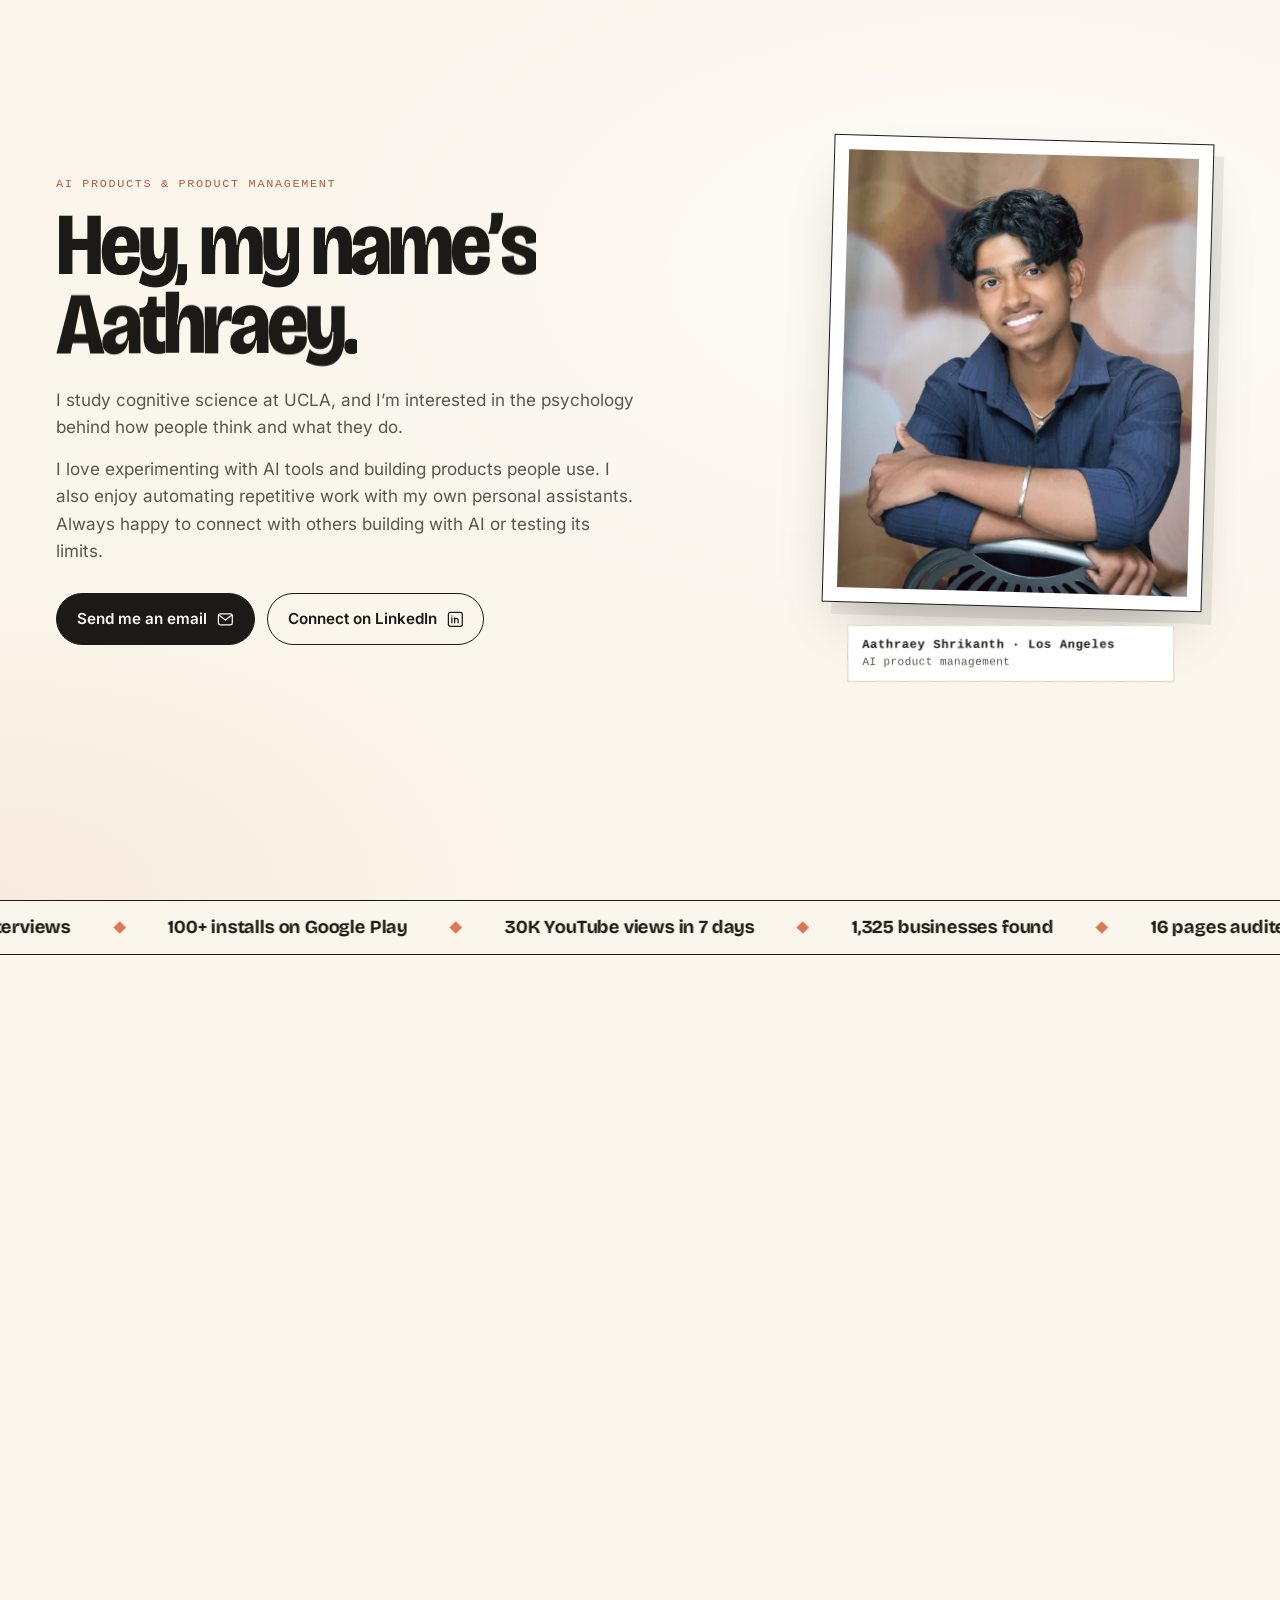
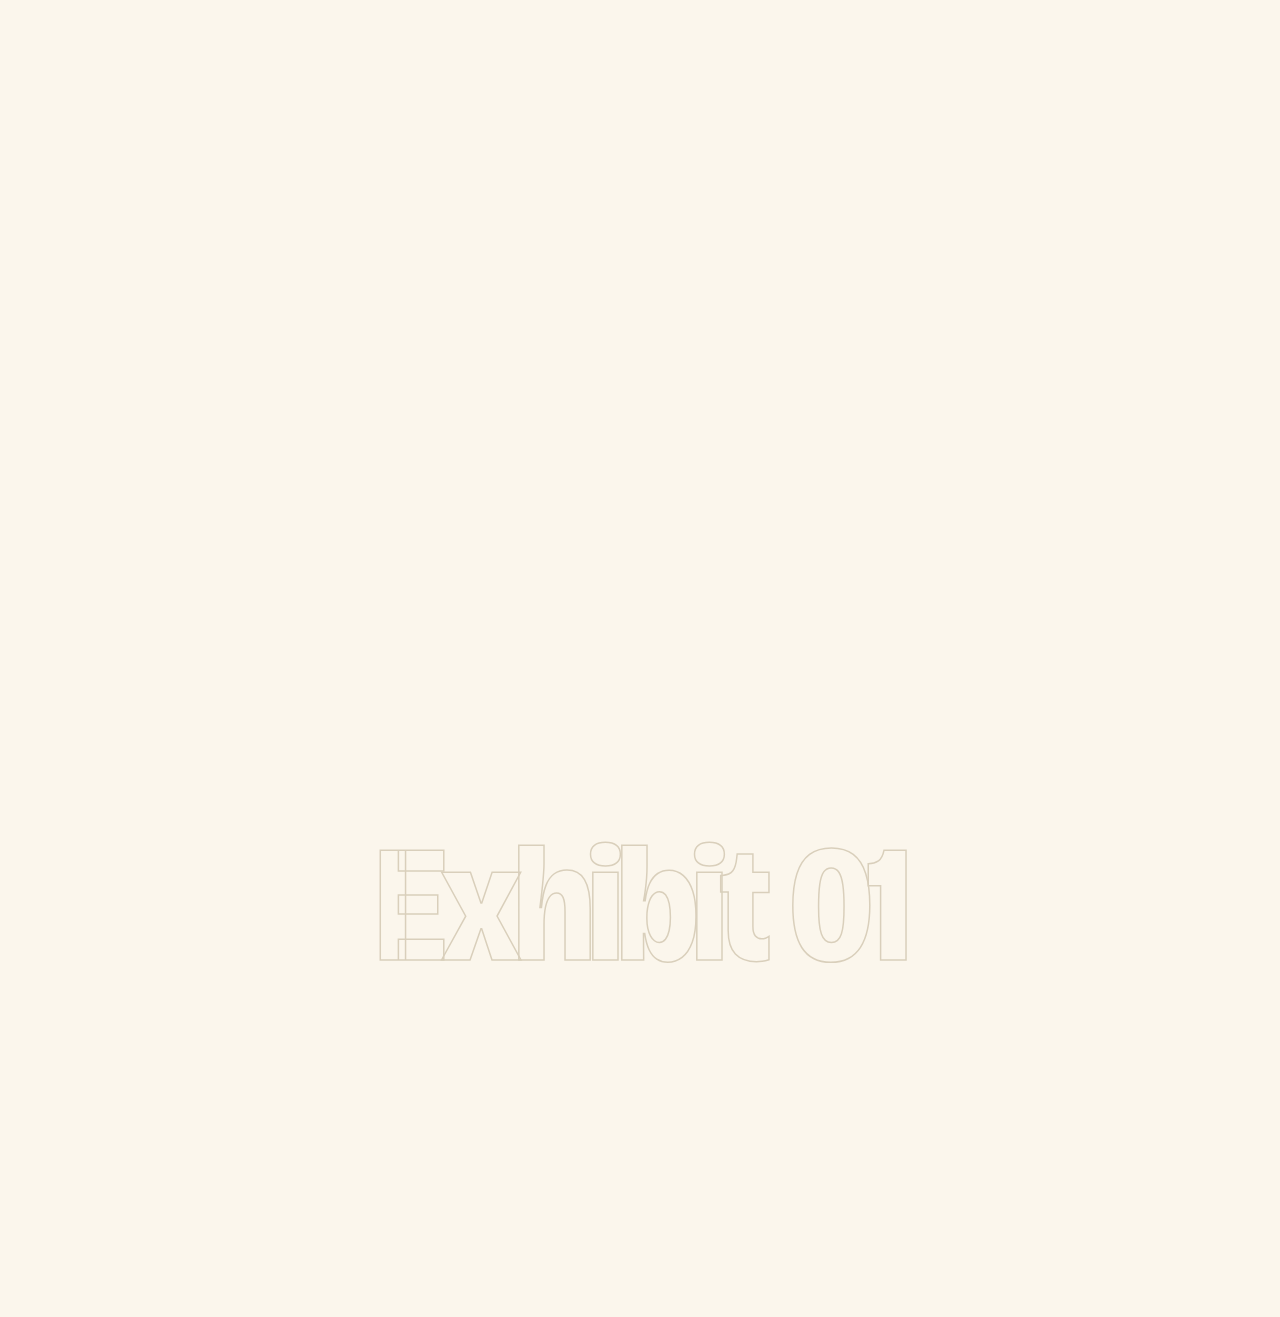
==== commit e97501f8: "Rebuild portfolio as the Exhibit Hall with Claudelius tour New single-page portfolio: three scene ex" ====
--- a/contact/index.html
+++ b/contact/index.html
@@ -1,57 +1,16 @@
-<!doctype html><html lang="en"><head>
-      <meta charset="utf-8"><meta name="viewport" content="width=device-width,initial-scale=1">
-      <meta name="theme-color" content="#ecf1f6"><meta name="description" content="Connect with Aathraey Shrikanth by email, LinkedIn, or Instagram.">
-      <meta name="robots" content="noindex,follow">
-      <title>Say hello | Aathraey Shrikanth</title><link rel="canonical" href="https://aathraey.github.io/contact/"><meta property="og:url" content="https://aathraey.github.io/contact/">
-      <meta property="og:title" content="Say hello | Aathraey Shrikanth"><meta property="og:description" content="Connect with Aathraey Shrikanth by email, LinkedIn, or Instagram."><meta property="og:type" content="website">
-      <meta property="og:image" content="https://aathraey.github.io/assets/og-portfolio.jpg"><meta property="og:image:width" content="1200"><meta property="og:image:height" content="630"><meta property="og:image:alt" content="Say hello | Aathraey Shrikanth">
-      <meta name="twitter:card" content="summary_large_image">
-      <link rel="icon" href="../assets/monogram.svg?v=interests" type="image/svg+xml">
-      <link rel="stylesheet" href="../assets/liquid-glass.css"><link rel="stylesheet" href="../assets/ambient-glass.css"><link rel="stylesheet" href="../assets/site.css"><link rel="stylesheet" href="../assets/production-motion.css?v=27e3ec1b95d4"><link rel="stylesheet" href="../assets/annotation-refinement.css">
-      <script type="application/ld+json">{"@context": "https://schema.org", "@type": "WebPage", "name": "Say hello | Aathraey Shrikanth", "description": "Connect with Aathraey Shrikanth by email, LinkedIn, or Instagram.", "url": "https://aathraey.github.io/contact/"}</script><script src="../assets/site.js" defer></script>
-      <script src="../assets/count-up.js" defer></script>
-      
-      <script src="../assets/ambient-glass.js" defer></script><script src="../assets/production-motion.js" defer></script>
-      </head><body>  <svg class="icon-defs" aria-hidden="true"><defs>
-    <symbol id="i-arrow" viewBox="0 0 24 24"><path d="M5 12h14M13 6l6 6-6 6"/></symbol>
-    <symbol id="i-diagonal" viewBox="0 0 24 24"><path d="M6 18 18 6M6 6h12v12"/></symbol>
-    <symbol id="i-play" viewBox="0 0 24 24"><path d="m9 5 11 7-11 7Z"/></symbol>
-    <symbol id="i-pause" viewBox="0 0 24 24"><path d="M8 5v14M16 5v14"/></symbol>
-    <symbol id="i-search" viewBox="0 0 24 24"><circle cx="10.5" cy="10.5" r="6.5"/><path d="m16 16 5 5"/></symbol>
-    <symbol id="i-write" viewBox="0 0 24 24"><path d="m16 3 5 5-12 12-6 1 1-6Z"/><path d="m13 6 5 5"/></symbol>
-    <symbol id="i-check" viewBox="0 0 24 24"><path d="m5 12 4 4L19 6"/><circle cx="12" cy="12" r="10"/></symbol>
-    <symbol id="i-publish" viewBox="0 0 24 24"><path d="m12 3 7 7M12 3l-7 7M12 3v13M4 15v6h16v-6"/></symbol>
-    <symbol id="i-layers" viewBox="0 0 24 24"><path d="m12 2 10 6-10 6L2 8Zm-10 11 10 6 10-6M2 18l10 6 10-6"/></symbol>
-    <symbol id="i-sun" viewBox="0 0 24 24"><circle cx="12" cy="12" r="4"/><path d="M12 1v2M12 21v2M1 12h2M21 12h2M4 4l2 2M18 18l2 2M4 20l2-2M18 6l2-2"/></symbol>
-    <symbol id="i-moon" viewBox="0 0 24 24"><path d="M21 13A9 9 0 0 1 11 3a9 9 0 1 0 10 10Z"/></symbol>
-    <symbol id="i-github" viewBox="0 0 24 24"><path stroke="none" fill="currentColor" d="M12 0C5.37 0 0 5.373 0 12c0 5.303 3.438 9.8 8.205 11.385.6.113.82-.258.82-.577 0-.285-.01-1.04-.015-2.04-3.338.724-4.043-1.61-4.043-1.61-.546-1.387-1.333-1.756-1.333-1.756-1.089-.745.083-.729.083-.729 1.205.084 1.838 1.237 1.838 1.237 1.07 1.835 2.807 1.305 3.492.998.108-.776.419-1.305.762-1.605-2.665-.305-5.467-1.334-5.467-5.931 0-1.31.469-2.381 1.236-3.221-.124-.303-.536-1.524.117-3.176 0 0 1.008-.322 3.301 1.23a11.52 11.52 0 0 1 3.003-.404c1.02.005 2.047.138 3.006.404 2.291-1.552 3.297-1.23 3.297-1.23.655 1.652.243 2.873.12 3.176.77.84 1.235 1.911 1.235 3.221 0 4.609-2.807 5.624-5.479 5.921.43.372.823 1.102.823 2.222 0 1.606-.015 2.896-.015 3.286 0 .322.216.694.825.576C20.565 21.796 24 17.299 24 12c0-6.627-5.373-12-12-12Z"/></symbol>
-    <symbol id="i-youtube" viewBox="0 0 24 17"><rect width="24" height="17" rx="4" fill="#ff0033" stroke="none"/><path d="m10 5 6 3.5-6 3.5Z" fill="#fff" stroke="none"/></symbol>
-    <symbol id="i-mail" viewBox="0 0 24 24"><rect x="2" y="4" width="20" height="16" rx="3"/><path d="m3 6 9 7 9-7"/></symbol>
-    <symbol id="i-close" viewBox="0 0 24 24"><path d="m6 6 12 12M18 6 6 18"/></symbol>
-
-    <symbol id="i-message" viewBox="0 0 24 24"><path d="M20 11.5a8 8 0 0 1-8 8H5l-4 3v-11a8 8 0 0 1 8-8h3a8 8 0 0 1 8 8Z"/><path d="M7 10h7M7 14h4"/></symbol>
-    <symbol id="i-external" viewBox="0 0 24 24"><path d="M14 4h6v6M20 4l-9 9M10 4H5a1 1 0 0 0-1 1v14a1 1 0 0 0 1 1h14a1 1 0 0 0 1-1v-5"/></symbol>
-    <symbol id="i-instagram" viewBox="0 0 24 24"><rect x="3" y="3" width="18" height="18" rx="5"/><circle cx="12" cy="12" r="4"/><circle cx="17.5" cy="6.5" r=".7" fill="currentColor" stroke="none"/></symbol>
-    <symbol id="i-shorts" viewBox="0 0 24 24"><path d="m14 2-9 5a4 4 0 0 0 0 7l1 .6-1 1a4 4 0 0 0 5 6l9-5a4 4 0 0 0 0-7l-1-.6 1-1a4 4 0 0 0-5-6Z" fill="currentColor" stroke="none"/><path d="m10 8 6 4-6 4Z" fill="white" stroke="none"/></symbol>
-    <symbol id="i-tiktok" viewBox="0 0 24 24"><path d="M14 3h3c.5 3 2 4 4 4v3a8 8 0 0 1-4-1v8a6 6 0 1 1-7-6v3a3 3 0 1 0 4 3Z" fill="currentColor" stroke="none"/></symbol>
-    <symbol id="i-x" viewBox="0 0 1200 1227"><path stroke="none" d="M714.163 519.284L1160.89 0H1055.03L667.137 450.887L357.328 0H0L468.492 681.821L0 1226.37H105.866L515.491 750.218L842.672 1226.37H1200L714.137 519.284H714.163ZM569.165 687.828L521.697 619.934L144.011 79.6944H306.615L611.412 515.685L658.88 583.579L1055.08 1150.3H892.476L569.165 687.854V687.828Z" fill="#000000" />
-</symbol>
-    <symbol id="i-linkedin" viewBox="0 0 24 24"><rect x="2" y="2" width="20" height="20" rx="3" fill="currentColor" stroke="none"/><path d="M6 10v8M11 18v-8m0 4c0-5 6-5 6 0v4" stroke="var(--linkedin-cutout, white)" stroke-width="2.2"/><circle cx="6" cy="6.5" r="1.2" fill="var(--linkedin-cutout, white)" stroke="none"/></symbol>
-    <symbol id="i-skool" viewBox="0 0 2783 905"><path stroke="none" d="M429 403.6C424.6 410.4 420 415.4 415.2 418.6C410.8 421.4 404.6 422.8 396.6 422.8C388.6 422.8 380.4 420.8 372 416.8C363.6 412.8 354.2 408.6 343.8 404.2C333.4 399.4 321.4 395 307.8 391C294.6 387 279.2 385 261.6 385C234.8 385 214 390.6 199.2 401.8C184.4 412.6 177 427 177 445C177 457.4 181.2 467.8 189.6 476.2C198 484.6 209 492 222.6 498.4C236.6 504.4 252.4 510.2 270 515.8C287.6 521 305.6 526.8 324 533.2C342.8 539.6 361 547 378.6 555.4C396.2 563.8 411.8 574.4 425.4 587.2C439.4 599.6 450.6 614.8 459 632.8C467.4 650.4 471.6 671.8 471.6 697C471.6 727 466 754.8 454.8 780.4C444 805.6 428 827.4 406.8 845.8C385.6 864.2 359.2 878.6 327.6 889C296 899.4 259.6 904.6 218.4 904.6C197.2 904.6 176.2 902.6 155.4 898.6C134.6 895 114.8 889.8 96 883C77.2 875.8 59.6 867.6 43.2 858.4C26.8 849.2 12.6 839.2 0.600001 828.4L39 766.6C43.4 759.4 48.8 753.8 55.2 749.8C62 745.8 70.6 743.8 81 743.8C91 743.8 100.2 746.4 108.6 751.6C117 756.4 126.4 761.8 136.8 767.8C147.2 773.4 159.4 778.8 173.4 784C187.8 788.8 205.6 791.2 226.8 791.2C242.8 791.2 256.6 789.4 268.2 785.8C279.8 782.2 289.2 777.4 296.4 771.4C303.6 765 308.8 758 312 750.4C315.6 742.4 317.4 734.2 317.4 725.8C317.4 712.2 313 701.2 304.2 692.8C295.8 684 284.6 676.4 270.6 670C257 663.6 241.2 657.8 223.2 652.6C205.2 647.4 186.8 641.6 168 635.2C149.6 628.8 131.4 621.2 113.4 612.4C95.8 603.6 80 592.6 66 579.4C52.4 565.8 41.2 549.2 32.4 529.6C24 510 19.8 486.2 19.8 458.2C19.8 432.6 24.8 408.4 34.8 385.6C44.8 362.4 59.8 342 79.8 324.4C99.8 306.8 124.6 292.8 154.2 282.4C184.2 272 218.8 266.8 258 266.8C302 266.8 342 274 378 288.4C414 302.8 443.6 321.6 466.8 344.8L429 403.6Z" fill="#263397" /><path stroke="none" d="M740.859 0.399966V508H768.459C778.859 508 787.059 506.6 793.059 503.8C799.059 500.6 805.059 495 811.059 487L947.859 304.6C954.659 295.4 962.259 288.4 970.659 283.6C979.459 278.8 990.459 276.4 1003.66 276.4H1154.86L977.259 502C963.259 520.8 947.059 535.6 928.659 546.4C937.859 552.8 945.859 560.2 952.659 568.6C959.459 577 966.059 586.4 972.459 596.8L1163.86 895H1015.06C1002.26 895 991.259 893 982.059 889C972.859 884.6 965.259 877 959.259 866.2L820.059 638.8C814.459 629.2 808.659 623 802.659 620.2C796.659 617.4 787.659 616 775.659 616H740.859V895H575.259V0.399966H740.859Z" fill="#D3513E" /><path stroke="none" d="M1509.34 266.8C1555.74 266.8 1597.94 274.2 1635.94 289C1673.94 303.8 1706.54 325 1733.74 352.6C1760.94 379.8 1781.94 413 1796.74 452.2C1811.54 491.4 1818.94 535.6 1818.94 584.8C1818.94 634 1811.54 678.4 1796.74 718C1781.94 757.2 1760.94 790.6 1733.74 818.2C1706.54 845.8 1673.94 867 1635.94 881.8C1597.94 896.6 1555.74 904 1509.34 904C1462.54 904 1419.94 896.6 1381.54 881.8C1343.54 867 1310.94 845.8 1283.74 818.2C1256.54 790.6 1235.34 757.2 1220.14 718C1205.34 678.4 1197.94 634 1197.94 584.8C1197.94 535.6 1205.34 491.4 1220.14 452.2C1235.34 413 1256.54 379.8 1283.74 352.6C1310.94 325 1343.54 303.8 1381.54 289C1419.94 274.2 1462.54 266.8 1509.34 266.8ZM1509.34 779.8C1556.54 779.8 1591.54 763.6 1614.34 731.2C1637.14 698.4 1648.54 649.8 1648.54 585.4C1648.54 521.4 1637.14 473.2 1614.34 440.8C1591.54 408 1556.54 391.6 1509.34 391.6C1460.94 391.6 1425.34 408 1402.54 440.8C1379.74 473.2 1368.34 521.4 1368.34 585.4C1368.34 649.8 1379.74 698.4 1402.54 731.2C1425.34 763.6 1460.94 779.8 1509.34 779.8Z" fill="#E0B467" /><path stroke="none" d="M2201.92 266.8C2248.32 266.8 2290.52 274.2 2328.52 289C2366.52 303.8 2399.12 325 2426.32 352.6C2453.52 379.8 2474.52 413 2489.32 452.2C2504.12 491.4 2511.52 535.6 2511.52 584.8C2511.52 634 2504.12 678.4 2489.32 718C2474.52 757.2 2453.52 790.6 2426.32 818.2C2399.12 845.8 2366.52 867 2328.52 881.8C2290.52 896.6 2248.32 904 2201.92 904C2155.12 904 2112.52 896.6 2074.12 881.8C2036.12 867 2003.52 845.8 1976.32 818.2C1949.12 790.6 1927.92 757.2 1912.72 718C1897.92 678.4 1890.52 634 1890.52 584.8C1890.52 535.6 1897.92 491.4 1912.72 452.2C1927.92 413 1949.12 379.8 1976.32 352.6C2003.52 325 2036.12 303.8 2074.12 289C2112.52 274.2 2155.12 266.8 2201.92 266.8ZM2201.92 779.8C2249.12 779.8 2284.12 763.6 2306.92 731.2C2329.72 698.4 2341.12 649.8 2341.12 585.4C2341.12 521.4 2329.72 473.2 2306.92 440.8C2284.12 408 2249.12 391.6 2201.92 391.6C2153.52 391.6 2117.92 408 2095.12 440.8C2072.32 473.2 2060.92 521.4 2060.92 585.4C2060.92 649.8 2072.32 698.4 2095.12 731.2C2117.92 763.6 2153.52 779.8 2201.92 779.8Z" fill="#6BB7EE" /><path stroke="none" d="M2782.29 0.399966V895H2616.69V0.399966H2782.29Z" fill="#C45946" /></symbol>
-  </defs></svg>
-  <div class="wallpaper" aria-hidden="true"></div>
-  <div class="ambient-scene" aria-hidden="true"><div class="gradient-stream"></div><div class="gradient-stream stream-peach"></div></div>
-<a class="skip-link" href="#main">Skip to content</a>
-      <header class="site-header"><a class="brand" href="../"><span>Aathraey Shrikanth</span></a>
-      <div class="header-actions"><a class="glass resume-button" href="https://www.linkedin.com/in/aathraey-shrikanth-6a5152317/" target="_blank" rel="noopener">Say hello <svg class="icon" aria-hidden="true"><use href="#i-message"/></svg></a></div></header>
-      <main id="main"><section class="contact-page wrap" aria-labelledby="contact-heading"><h1 id="contact-heading">Let’s talk!</h1><p class="contact-deck">If you're building with AI, curious about health/productivity, or just want to chat, hit me up!</p><div class="contact-options">
-    <a class="glass contact-option" href="https://mail.google.com/mail/?view=cm&amp;fs=1&amp;to=aathraeyshrikanth07%40gmail.com" target="_blank" rel="noopener" data-email aria-controls="email-options" aria-expanded="false"><svg class="icon" aria-hidden="true"><use href="#i-mail"/></svg><span><strong>Send me an email</strong><span>aathraeyshrikanth07@gmail.com</span></span><svg class="icon" aria-hidden="true"><use href="#i-external"/></svg></a>
-    <a class="glass contact-option" href="https://www.linkedin.com/in/aathraey-shrikanth-6a5152317/" target="_blank" rel="noopener"><svg class="icon" aria-hidden="true"><use href="#i-linkedin"/></svg><span><strong>Connect on LinkedIn</strong><span>Aathraey Shrikanth</span></span><svg class="icon" aria-hidden="true"><use href="#i-external"/></svg></a>
-    <a class="glass contact-option" href="https://www.instagram.com/aathraey_s/" target="_blank" rel="noopener"><svg class="icon" aria-hidden="true"><use href="#i-instagram"/></svg><span><strong>Find me on Instagram</strong><span>@aathraey_s</span></span><svg class="icon" aria-hidden="true"><use href="#i-external"/></svg></a>
-    </div></section></main>
-      <footer class="wrap site-footer"><span>Aathraey Shrikanth</span>
-      <nav class="social-links" aria-label="Social links"><a href="https://github.com/aathraey" target="_blank" rel="noopener" aria-label="GitHub"><svg class="icon" aria-hidden="true"><use href="#i-github"/></svg></a><a href="https://www.linkedin.com/in/aathraey-shrikanth-6a5152317/" target="_blank" rel="noopener" aria-label="LinkedIn"><svg class="icon" aria-hidden="true"><use href="#i-linkedin"/></svg></a><a href="https://mail.google.com/mail/?view=cm&amp;fs=1&amp;to=aathraeyshrikanth07%40gmail.com" target="_blank" rel="noopener" data-email aria-controls="email-options" aria-expanded="false" aria-label="Email Aathraey"><svg class="icon" aria-hidden="true"><use href="#i-mail"/></svg></a></nav></footer>
-      <div id="email-options" class="email-options glass" popover role="group" aria-label="Choose an email app"><p>aathraeyshrikanth07@gmail.com</p>
-      <a href="https://mail.google.com/mail/?view=cm&amp;fs=1&amp;to=aathraeyshrikanth07%40gmail.com" target="_blank" rel="noopener">Open Gmail <svg class="icon" aria-hidden="true"><use href="#i-external"/></svg></a>
-      <a href="mailto:aathraeyshrikanth07@gmail.com">Use my email app <svg class="icon" aria-hidden="true"><use href="#i-mail"/></svg></a></div>
-      </body></html>+<!doctype html>
+<html lang="en">
+<head>
+<meta charset="utf-8">
+<meta name="viewport" content="width=device-width,initial-scale=1">
+<meta name="robots" content="noindex">
+<meta http-equiv="refresh" content="0; url=/#contact">
+<link rel="canonical" href="https://aathraey.github.io/">
+<title>Say hello | Aathraey Shrikanth</title>
+<link rel="icon" href="/assets/monogram.svg" type="image/svg+xml">
+<link rel="stylesheet" href="/assets/css/base.css">
+</head>
+<body>
+<main class="lost"><div><h1 class="display">Let’s talk!</h1><p>The contact section moved to the main page.</p><a class="button primary" href="/#contact">Go to contact</a></div></main>
+</body>
+</html>
--- a/assets/css/base.css
+++ b/assets/css/base.css
@@ -0,0 +1,236 @@
+/* Exhibit Hall: tokens, type, layout, and the paper world. */
+@font-face{font-family:"Bricolage";src:url("../fonts/bricolage-grotesque.woff2") format("woff2");font-weight:200 800;font-stretch:75% 100%;font-display:swap}
+@font-face{font-family:"Inter";src:url("../fonts/inter.woff2") format("woff2");font-weight:100 900;font-display:swap}
+@font-face{font-family:"Anton";src:url("../fonts/anton.woff2") format("woff2");font-display:swap}
+@font-face{font-family:"Pixelify";src:url("../fonts/pixelify-sans-500.ttf") format("truetype");font-weight:500;font-display:swap}
+@font-face{font-family:"Pixelify";src:url("../fonts/pixelify-sans-700.ttf") format("truetype");font-weight:700;font-display:swap}
+@font-face{font-family:"PressStart";src:url("../fonts/press-start-2p.ttf") format("truetype");font-display:swap}
+
+:root{
+  --paper:#FBF6EC;--paper-2:#F3ECDD;--ink:#1B1A17;--ink-2:#5A564D;--line:#D9CFBB;
+  --orange:#D97757;--orange-deep:#B9573A;
+  --display:"Bricolage","Inter",system-ui,sans-serif;
+  --body:"Inter",system-ui,-apple-system,"Segoe UI",sans-serif;
+  --mono:ui-monospace,"SF Mono",Menlo,Consolas,monospace;
+  --wrap:1180px;--gutter:clamp(20px,5vw,56px);--floor:176px;
+}
+*,*::before,*::after{box-sizing:border-box}
+html{-webkit-text-size-adjust:100%;scroll-behavior:smooth}
+html.reduced{scroll-behavior:auto}
+body{margin:0;background:var(--paper);color:var(--ink);font-family:var(--body);font-size:1.0625rem;line-height:1.6;-webkit-font-smoothing:antialiased;overflow-x:hidden}
+img,video,canvas{display:block;max-width:100%}
+a{color:inherit}
+h1,h2,h3,p,dl,dd,ol,ul,figure{margin:0}
+ol,ul{padding:0;list-style:none}
+button{font:inherit;color:inherit;cursor:pointer}
+:focus-visible{outline:3px solid var(--orange);outline-offset:3px;border-radius:6px}
+.sr-only{position:absolute;width:1px;height:1px;overflow:hidden;clip:rect(0 0 0 0);white-space:nowrap}
+.skip-link{position:fixed;left:16px;top:-80px;z-index:100;background:var(--ink);color:var(--paper);padding:10px 16px;border-radius:10px;transition:top .2s}
+.skip-link:focus{top:16px}
+.icon{width:1.1em;height:1.1em;fill:none;stroke:currentColor;stroke-width:1.8;stroke-linecap:round;stroke-linejoin:round;flex:none}
+.icon-defs{position:absolute;width:0;height:0}
+.wrap{width:min(var(--wrap),100% - 2*var(--gutter));margin-inline:auto}
+
+/* Type */
+.display{font-family:var(--display);font-weight:760;font-stretch:88%;letter-spacing:-.045em;line-height:.9}
+.eyebrow{font-family:var(--mono);font-size:.74rem;letter-spacing:.14em;text-transform:uppercase;color:var(--ink-2)}
+h2{font-family:var(--display);font-weight:740;font-stretch:90%;letter-spacing:-.035em;line-height:.96;font-size:clamp(2.3rem,5.4vw,4.6rem)}
+h3{font-family:var(--display);font-weight:700;letter-spacing:-.025em;line-height:1.05;font-size:clamp(1.5rem,2.6vw,2.2rem)}
+.split-word{display:inline-block;overflow:hidden;vertical-align:top;padding-bottom:.08em;margin-bottom:-.08em}
+.split-char{display:inline-block;will-change:transform}
+
+/* Header */
+.site-header{position:fixed;inset:0 0 auto 0;z-index:40;display:flex;align-items:center;justify-content:space-between;gap:16px;padding:14px var(--gutter);color:var(--ink);background:color-mix(in srgb,var(--hdr,#FBF6EC) 78%,transparent);-webkit-backdrop-filter:blur(10px);backdrop-filter:blur(10px);transition:color .35s,background-color .35s}
+.brand{font-family:var(--display);font-weight:720;font-size:1.05rem;letter-spacing:-.02em;text-decoration:none;white-space:nowrap}
+.site-nav{display:flex;align-items:center;gap:6px}
+.site-nav a,.tour-toggle{white-space:nowrap;font-size:.86rem;text-decoration:none;padding:8px 12px;border-radius:999px;border:1.5px solid transparent;background:none}
+.site-nav a:hover,.tour-toggle:hover{border-color:currentColor}
+.site-nav .nav-cta{border-color:currentColor}
+.tour-toggle{display:inline-flex;align-items:center;gap:7px;font-family:var(--mono);font-size:.72rem;letter-spacing:.08em;text-transform:uppercase}
+.tour-toggle i{width:8px;height:8px;border-radius:50%;background:var(--orange)}
+.tour-toggle[aria-pressed="false"] i{background:transparent;box-shadow:inset 0 0 0 1.5px currentColor}
+body[data-world="content"] .site-header{color:#fff;--hdr:#0A0A0A}
+body[data-world="leads"] .site-header{color:#fff;--hdr:#0F2A5F}
+body[data-world="moblife"] .site-header{color:#2B211A;--hdr:#FFF4DA}
+@media (max-width:640px){
+  .site-nav a:not(.nav-cta){display:none}
+  .site-header{padding:14px 16px;gap:8px}
+  .brand{font-size:.95rem}
+  .tour-toggle{padding:8px 8px;font-size:.62rem}
+  .site-nav .nav-cta{padding:7px 12px;font-size:.8rem}
+}
+
+/* Buttons */
+.button{display:inline-flex;align-items:center;gap:10px;padding:13px 20px;border-radius:999px;border:1.5px solid var(--ink);text-decoration:none;font-weight:600;font-size:.95rem;background:transparent;transition:transform .2s,background .2s,color .2s}
+.button:hover{transform:translateY(-2px)}
+.button.primary{background:var(--ink);color:var(--paper)}
+.button.primary:hover{background:var(--orange-deep);border-color:var(--orange-deep)}
+.button.quiet:hover{background:var(--ink);color:var(--paper)}
+
+/* Lobby */
+.lobby{position:relative;min-height:100svh;display:flex;flex-direction:column;justify-content:center;padding:104px 0 calc(var(--floor) + 8px)}
+.lobby::before{content:"";position:absolute;inset:0;background:radial-gradient(90% 70% at 78% 30%,#fff8 0,transparent 60%),radial-gradient(60% 50% at 0% 100%,#d9775718 0,transparent 70%);pointer-events:none}
+.lobby-grid{position:relative;display:grid;grid-template-columns:minmax(0,1.25fr) minmax(0,.75fr);gap:clamp(28px,5vw,80px);align-items:center}
+.lobby h1{font-size:clamp(3rem,6.9vw,6.9rem);margin:12px 0 22px}
+.lobby-copy p{max-width:34em;color:var(--ink-2)}
+.lobby-copy p+p{margin-top:.9em}
+.lobby-copy p.eyebrow{color:var(--orange-deep)}
+.actions{display:flex;flex-wrap:wrap;gap:12px;margin-top:28px}
+.frame{justify-self:center;width:min(100%,380px);transform:rotate(1.6deg)}
+.frame-mat{background:#fff;padding:14px;border:1.5px solid var(--ink);box-shadow:10px 12px 0 #1b1a1714,0 30px 60px -30px #1b1a1766}
+.frame-mat img{width:100%;height:auto;aspect-ratio:4/5;object-fit:cover}
+.placard{margin:18px auto 0;width:86%;background:#fff;border:1px solid var(--line);padding:10px 14px;font-family:var(--mono);font-size:.7rem;line-height:1.5;letter-spacing:.03em;color:var(--ink-2);transform:rotate(-1.6deg)}
+.placard strong{display:block;color:var(--ink);font-size:.76rem;letter-spacing:.05em}
+.ticker{overflow:hidden;border-block:1.5px solid var(--ink);background:var(--paper);padding:12px 0}
+.ticker-track{display:flex;gap:44px;width:max-content;font-family:var(--display);font-weight:700;font-size:1.15rem;letter-spacing:-.01em;animation:ticker 36s linear infinite}
+.ticker-track span{display:inline-flex;align-items:center;gap:44px;white-space:nowrap}
+.ticker-track span::after{content:"";width:9px;height:9px;background:var(--orange);transform:rotate(45deg)}
+@keyframes ticker{to{transform:translateX(-50%)}}
+html.reduced .ticker-track{animation:none}
+@media (max-width:820px){
+  .lobby{padding-top:92px}
+  .lobby-grid{grid-template-columns:1fr}
+  .frame{order:-1;width:min(46%,190px);justify-self:start}
+  .frame-mat{padding:8px}
+  .piece-art{min-height:220px;padding:16px}
+  .pieces{gap:64px}
+  .placard{display:none}
+}
+
+/* Paper sections */
+.section{position:relative;padding:clamp(72px,11vw,150px) 0}
+.section-head{display:grid;gap:14px;margin-bottom:clamp(36px,6vw,72px)}
+.section-head p:not(.eyebrow){max-width:38em;color:var(--ink-2)}
+
+/* Wall pieces */
+/* The gap between pieces is tall enough for the guide to stand in it while it talks. */
+.pieces{display:grid;gap:clamp(64px,25vh,236px)}
+.piece{display:grid;grid-template-columns:minmax(0,1fr) minmax(0,1fr);gap:clamp(28px,5vw,72px);align-items:center}
+.piece:nth-child(even) .piece-art{order:-1}
+.piece-info{display:grid;gap:14px}
+.piece-info>p:not(.eyebrow){color:var(--ink-2);max-width:32em}
+.stats{display:flex;flex-wrap:wrap;gap:12px 34px;margin-top:10px}
+.stats div{display:grid}
+.stats dt{font-family:var(--display);font-weight:760;font-size:clamp(1.9rem,3.4vw,2.9rem);letter-spacing:-.04em;line-height:1}
+.stats dd{font-size:.8rem;color:var(--ink-2);margin-top:5px}
+.text-link{font-weight:600;text-decoration-thickness:1.5px;text-underline-offset:4px}
+.piece-art{position:relative;border:1.5px solid var(--ink);background:var(--paper-2);padding:clamp(18px,3vw,34px);box-shadow:10px 12px 0 #1b1a1712;min-height:300px;display:grid;place-items:center;overflow:hidden}
+@media (max-width:820px){.piece{grid-template-columns:1fr}.piece:nth-child(even) .piece-art{order:0}}
+
+.browser{width:100%;border:1.5px solid var(--ink);border-radius:12px;overflow:hidden;background:#fff}
+.browser-bar{display:flex;align-items:center;gap:6px;padding:9px 12px;border-bottom:1.5px solid var(--ink);font-family:var(--mono);font-size:.68rem;color:var(--ink-2)}
+.browser-bar i{width:9px;height:9px;border-radius:50%;border:1.5px solid var(--ink)}
+.browser-bar span{margin-left:8px}
+.browser-screen{position:relative;aspect-ratio:16/10;background:#111}
+.browser-screen img,.browser-screen video{position:absolute;inset:0;width:100%;height:100%;object-fit:cover}
+.browser-screen video{opacity:0;transition:opacity .4s}
+.browser-screen video.is-playing{opacity:1}
+
+.phone{width:min(200px,52vw);aspect-ratio:390/844;border:1.5px solid var(--ink);border-radius:26px;padding:7px;background:#111;box-shadow:8px 10px 0 #1b1a1718}
+.phone-screen{position:relative;width:100%;height:100%;border-radius:19px;overflow:hidden;background:#000}
+.phone-screen img{position:absolute;inset:0;width:100%;height:100%;object-fit:cover}
+.am-art{display:flex;align-items:center;justify-content:center;gap:clamp(14px,3vw,34px);flex-wrap:wrap}
+.am-art .phone{width:min(166px,44vw)}
+.am-screens img{opacity:0;animation:am-cycle 9s infinite}
+.am-screens img:nth-child(1){animation-delay:0s}.am-screens img:nth-child(2){animation-delay:3s}.am-screens img:nth-child(3){animation-delay:6s}
+@keyframes am-cycle{0%,4%{opacity:0}8%,33%{opacity:1}38%,100%{opacity:0}}
+html.reduced .am-screens img{animation:none}html.reduced .am-screens img:first-child{opacity:1}
+.toasts{display:grid;gap:10px}
+.toasts li{display:flex;align-items:center;gap:9px;padding:10px 14px;background:#fff;border:1.5px solid var(--ink);border-radius:999px;font-size:.84rem;font-weight:600}
+.toasts .icon{color:#7B4FD0}
+
+/* Support router */
+.router{width:100%;max-width:420px;font-family:var(--mono);font-size:.66rem;color:var(--ink-2)}
+.router-clock{display:flex;justify-content:space-between;margin-bottom:10px;text-transform:uppercase;letter-spacing:.1em}
+.router-lane{position:relative;height:150px;border:1.5px dashed var(--line);border-radius:10px;margin-bottom:10px;overflow:hidden;background:#fff8}
+.ticket{position:absolute;top:10px;left:calc(50% - 22px);width:44px;height:28px;border:1.5px solid var(--ink);border-radius:6px;background:#fff;display:grid;place-items:center;font-weight:700;color:var(--ink);opacity:0;animation:ticket 8s infinite cubic-bezier(.5,0,.2,1)}
+.ticket::before{content:"";position:absolute;left:6px;right:14px;top:8px;height:2px;background:var(--line);box-shadow:0 6px 0 var(--line)}
+.ticket:nth-child(1){--tx:-150px;animation-delay:0s}
+.ticket:nth-child(2){--tx:-50px;animation-delay:1.6s}
+.ticket:nth-child(3){--tx:50px;animation-delay:3.2s}
+.ticket:nth-child(4){--tx:150px;animation-delay:4.8s}
+.ticket.vague{animation-name:ticket-vague;animation-delay:6.4s;border-color:var(--orange-deep);color:var(--orange-deep)}
+.ticket.vague::before{display:none}
+@keyframes ticket{0%{opacity:0;transform:translate(0,-30px)}6%{opacity:1;transform:translate(0,0)}14%{transform:translate(0,0)}26%{opacity:1;transform:translate(var(--tx),96px)}34%{opacity:0;transform:translate(var(--tx),130px)}100%{opacity:0}}
+@keyframes ticket-vague{0%{opacity:0;transform:translate(0,-30px)}6%{opacity:1;transform:translate(0,0)}12%{transform:translate(0,44px)}15%{transform:translate(-7px,44px)}18%{transform:translate(7px,44px)}21%{transform:translate(0,44px)}30%{opacity:1;transform:translate(0,-6px)}36%{opacity:0;transform:translate(0,-40px)}100%{opacity:0}}
+.router-queues{display:grid;grid-template-columns:repeat(4,1fr);gap:8px}
+.router-queues li{border:1.5px solid var(--ink);border-radius:8px;padding:9px 4px;text-align:center;background:#fff;color:var(--ink);font-weight:700}
+.router-note{margin-top:10px;color:var(--orange-deep)}
+html.reduced .ticket{animation:none;opacity:1;position:static;display:inline-grid;margin:10px 4px}
+
+/* Skool timeline */
+.timeline{width:100%;max-width:440px}
+.timeline-years{display:flex;justify-content:space-between;font-family:var(--mono);font-size:.68rem;letter-spacing:.08em;text-transform:uppercase;color:var(--ink-2)}
+.timeline-bar{position:relative;height:18px;margin:12px 0 22px;border:1.5px solid var(--ink);border-radius:999px;background:#fff;overflow:hidden}
+.timeline-bar i{position:absolute;inset:0;background:repeating-linear-gradient(90deg,var(--orange) 0 calc(100%/12 - 2px),transparent 0 calc(100%/12));transform-origin:left;transform:scaleX(var(--p,1))}
+.timeline-rows{display:grid;gap:9px;font-size:.86rem}
+.timeline-rows li{display:flex;gap:10px;align-items:baseline}
+.timeline-rows b{font-family:var(--display);font-size:1.2rem;min-width:3.4em}
+
+/* Small exhibits */
+.small-head{display:grid;gap:8px;margin:clamp(72px,27vh,250px) 0 28px}
+.small-head p:not(.eyebrow){color:var(--ink-2)}
+.smalls{display:grid;grid-template-columns:repeat(2,minmax(0,1fr));gap:20px}
+.small{border:1.5px solid var(--ink);background:#fff;padding:22px 24px;display:grid;gap:10px;box-shadow:6px 7px 0 #1b1a1710}
+.small p:not(.eyebrow){color:var(--ink-2);font-size:.96rem}
+.small-demo{font-family:var(--mono);font-size:.74rem;border-top:1.5px dashed var(--line);padding-top:12px;color:var(--ink-2);display:flex;align-items:center;gap:9px}
+.pulse{width:9px;height:9px;border-radius:50%;background:var(--orange);animation:pulse 1.6s infinite}
+@keyframes pulse{0%{box-shadow:0 0 0 0 #d9775788}100%{box-shadow:0 0 0 12px #d9775700}}
+html.reduced .pulse{animation:none}
+@media (max-width:700px){.smalls{grid-template-columns:1fr}}
+
+/* Spotlight. The tour lights the thing being talked about and dims the rest of the page. */
+/* It only fades. It glides (.glide) just when moving between two things already on screen. */
+.spot{position:absolute;z-index:30;pointer-events:none;border-radius:18px;box-shadow:0 0 0 200vmax #1b1a1780;opacity:0;transition:opacity .45s ease}
+.spot.on{opacity:1}
+.spot.glide{transition:opacity .45s ease,top .45s cubic-bezier(.3,.8,.3,1),left .45s cubic-bezier(.3,.8,.3,1),width .45s cubic-bezier(.3,.8,.3,1),height .45s cubic-bezier(.3,.8,.3,1)}
+html.reduced .spot{transition:none}
+
+/* Life */
+#life .section-head{margin-bottom:30px}
+.life-cards{display:grid;grid-template-columns:repeat(4,minmax(0,1fr));gap:clamp(16px,2.2vw,30px);align-items:start}
+.life-card{display:grid;gap:10px;align-content:start}
+.life-card h3{font-size:clamp(1.1rem,1.6vw,1.38rem);line-height:1.12}
+.print{background:#fff;padding:8px 8px 22px;border:1.5px solid var(--ink);box-shadow:6px 8px 0 #1b1a1712;transform:rotate(var(--tilt,0deg));transition:transform .35s cubic-bezier(.2,.8,.2,1)}
+.print img{width:100%;height:auto;aspect-ratio:4/3;object-fit:cover}
+.life-card:hover .print{transform:rotate(0deg) translateY(-6px)}
+.life-card:nth-child(1){--tilt:-2.2deg}.life-card:nth-child(2){--tilt:1.5deg}.life-card:nth-child(3){--tilt:-1.1deg}.life-card:nth-child(4){--tilt:1.9deg}.life-card:nth-child(5){--tilt:-1.6deg}
+.life-card p{color:var(--ink-2);font-size:.9rem;line-height:1.5}
+@media (max-width:900px){.life-cards{grid-template-columns:repeat(2,minmax(0,1fr))}}
+@media (max-width:520px){.life-cards{grid-template-columns:1fr;max-width:420px}}
+
+/* Google Play badge. Google's artwork has clear space built in, so the link is sized by height. */
+.play-badge{display:inline-block;margin:-6px 0 -10px -10px;transition:transform .2s}
+.play-badge img{height:72px;width:auto}
+.play-badge:hover{transform:translateY(-2px)}
+
+/* Exit */
+.exit{position:relative;padding:clamp(90px,13vw,190px) 0 clamp(56px,7vw,88px);background:linear-gradient(180deg,var(--paper) 0,#F2B7A0 55%,var(--orange) 100%);overflow:hidden}
+.exit h2{font-size:clamp(3.4rem,11vw,10rem);line-height:.88}
+.exit-copy{display:grid;gap:22px;max-width:44rem}
+.exit-copy>p{font-size:1.15rem;max-width:30em}
+.chips{margin-top:44px;display:grid;gap:12px}
+.chips-list{display:flex;flex-wrap:wrap;gap:10px}
+.chip{padding:10px 16px;border-radius:999px;border:1.5px solid var(--ink);background:var(--paper);font-size:.9rem;font-weight:600;transition:transform .2s,background .2s,color .2s}
+.chip:hover{transform:translateY(-2px);background:var(--ink);color:var(--paper)}
+/* The page ends right after the footer. The links sit on the left so the bottom right corner
+   stays empty for the guide to sit in when the tour is off. */
+.site-footer{background:var(--orange);color:var(--ink);padding:0 0 34px}
+@media (max-width:700px){.site-footer{padding-bottom:104px}}
+.footer-row{display:flex;flex-wrap:wrap;align-items:center;justify-content:flex-start;gap:14px 26px;border-top:1.5px solid var(--ink);padding-top:22px;font-size:.84rem}
+.footer-row nav{display:flex;gap:14px}
+.footer-row nav a{display:grid;place-items:center;width:38px;height:38px;border:1.5px solid var(--ink);border-radius:50%}
+.footer-row nav .icon{width:17px;height:17px}
+.fan-note{font-family:var(--mono);font-size:.68rem;letter-spacing:.03em;margin-top:14px;opacity:.8}
+
+/* Email popover */
+.email-options{position:fixed;margin:0;inset:auto;border:1.5px solid var(--ink);border-radius:14px;background:var(--paper);color:var(--ink);padding:12px;box-shadow:6px 8px 0 #1b1a1722;min-width:240px}
+.email-options p{font-family:var(--mono);font-size:.72rem;color:var(--ink-2);padding:2px 8px 10px}
+.email-options a{display:flex;align-items:center;justify-content:space-between;gap:10px;padding:10px 8px;border-radius:8px;text-decoration:none;font-weight:600;font-size:.92rem}
+.email-options a:hover{background:var(--paper-2)}
+
+/* 404 and forward pages */
+.lost{min-height:100svh;display:grid;place-items:center;text-align:center;padding:24px}
+.lost h1{font-size:clamp(4rem,16vw,12rem)}
+.lost p{color:var(--ink-2);margin:14px auto 26px;max-width:26em}
+.lost img{width:150px;margin:0 auto 6px}
